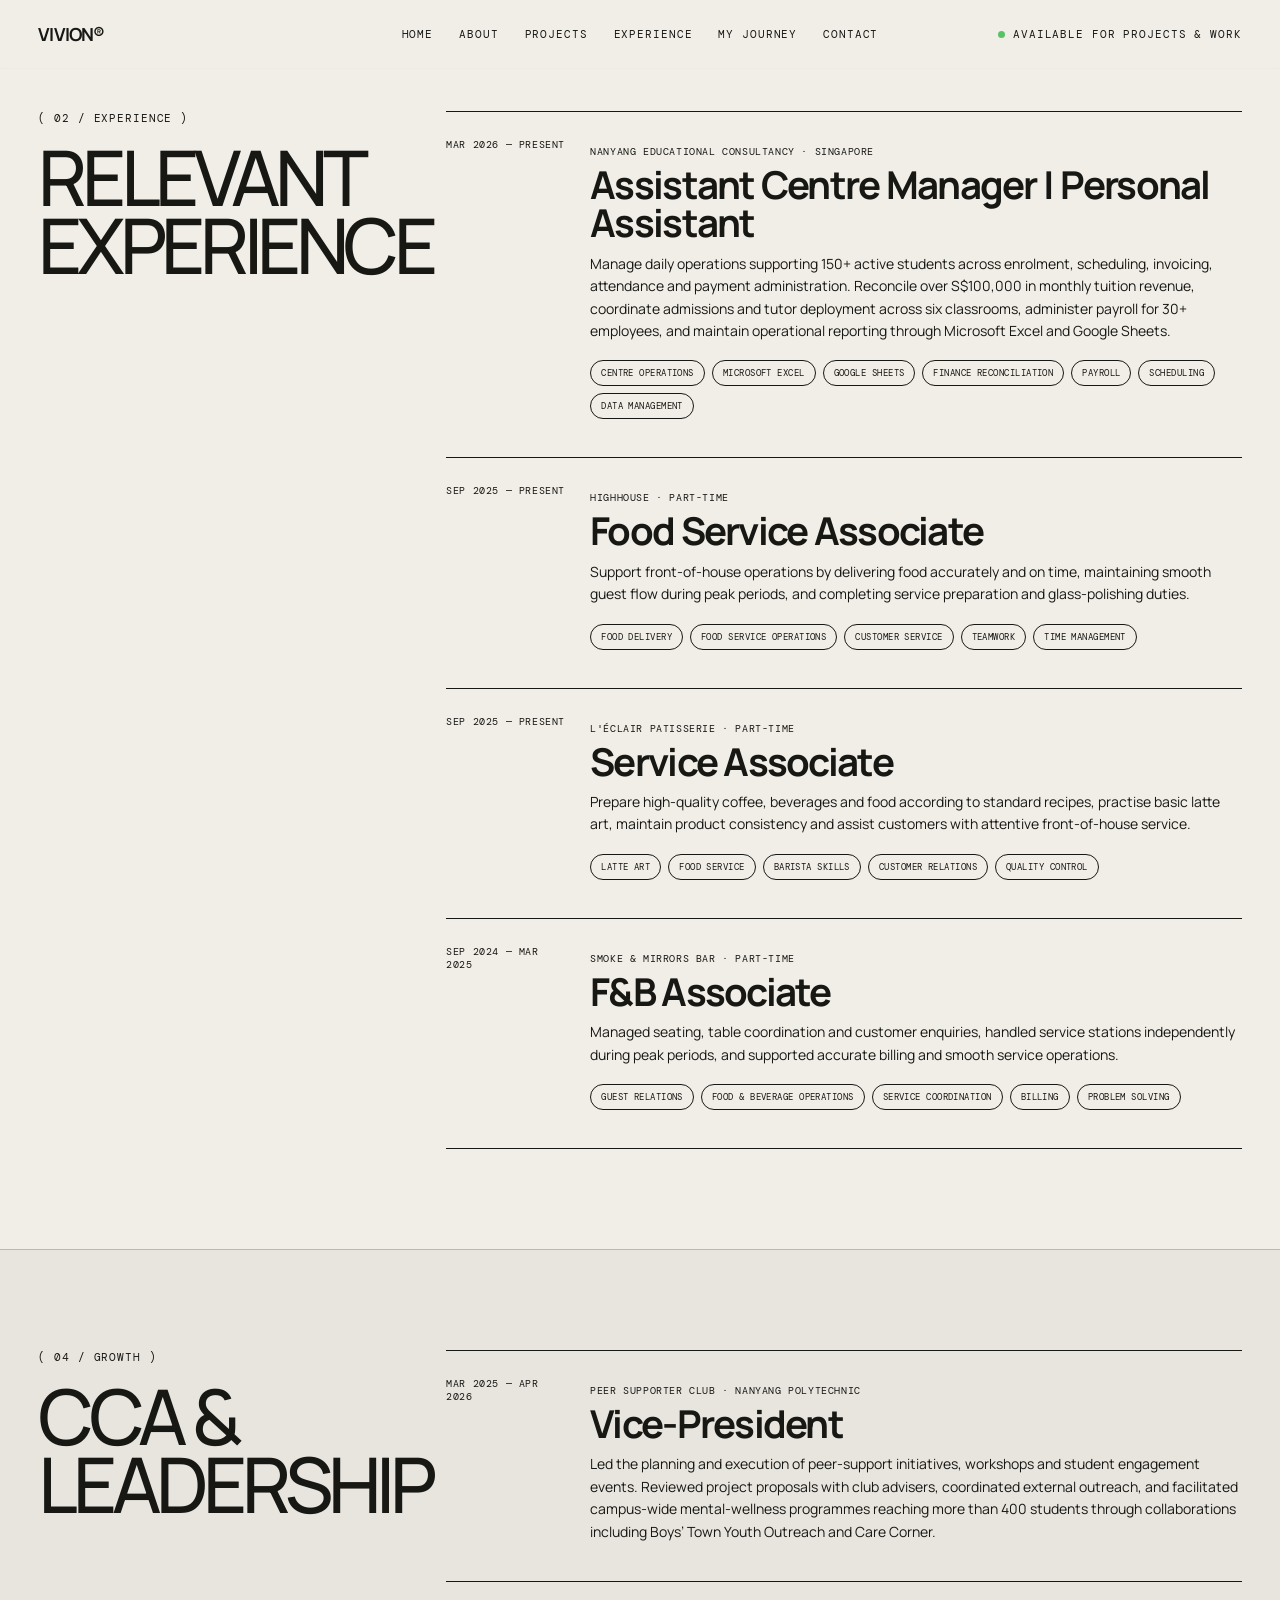
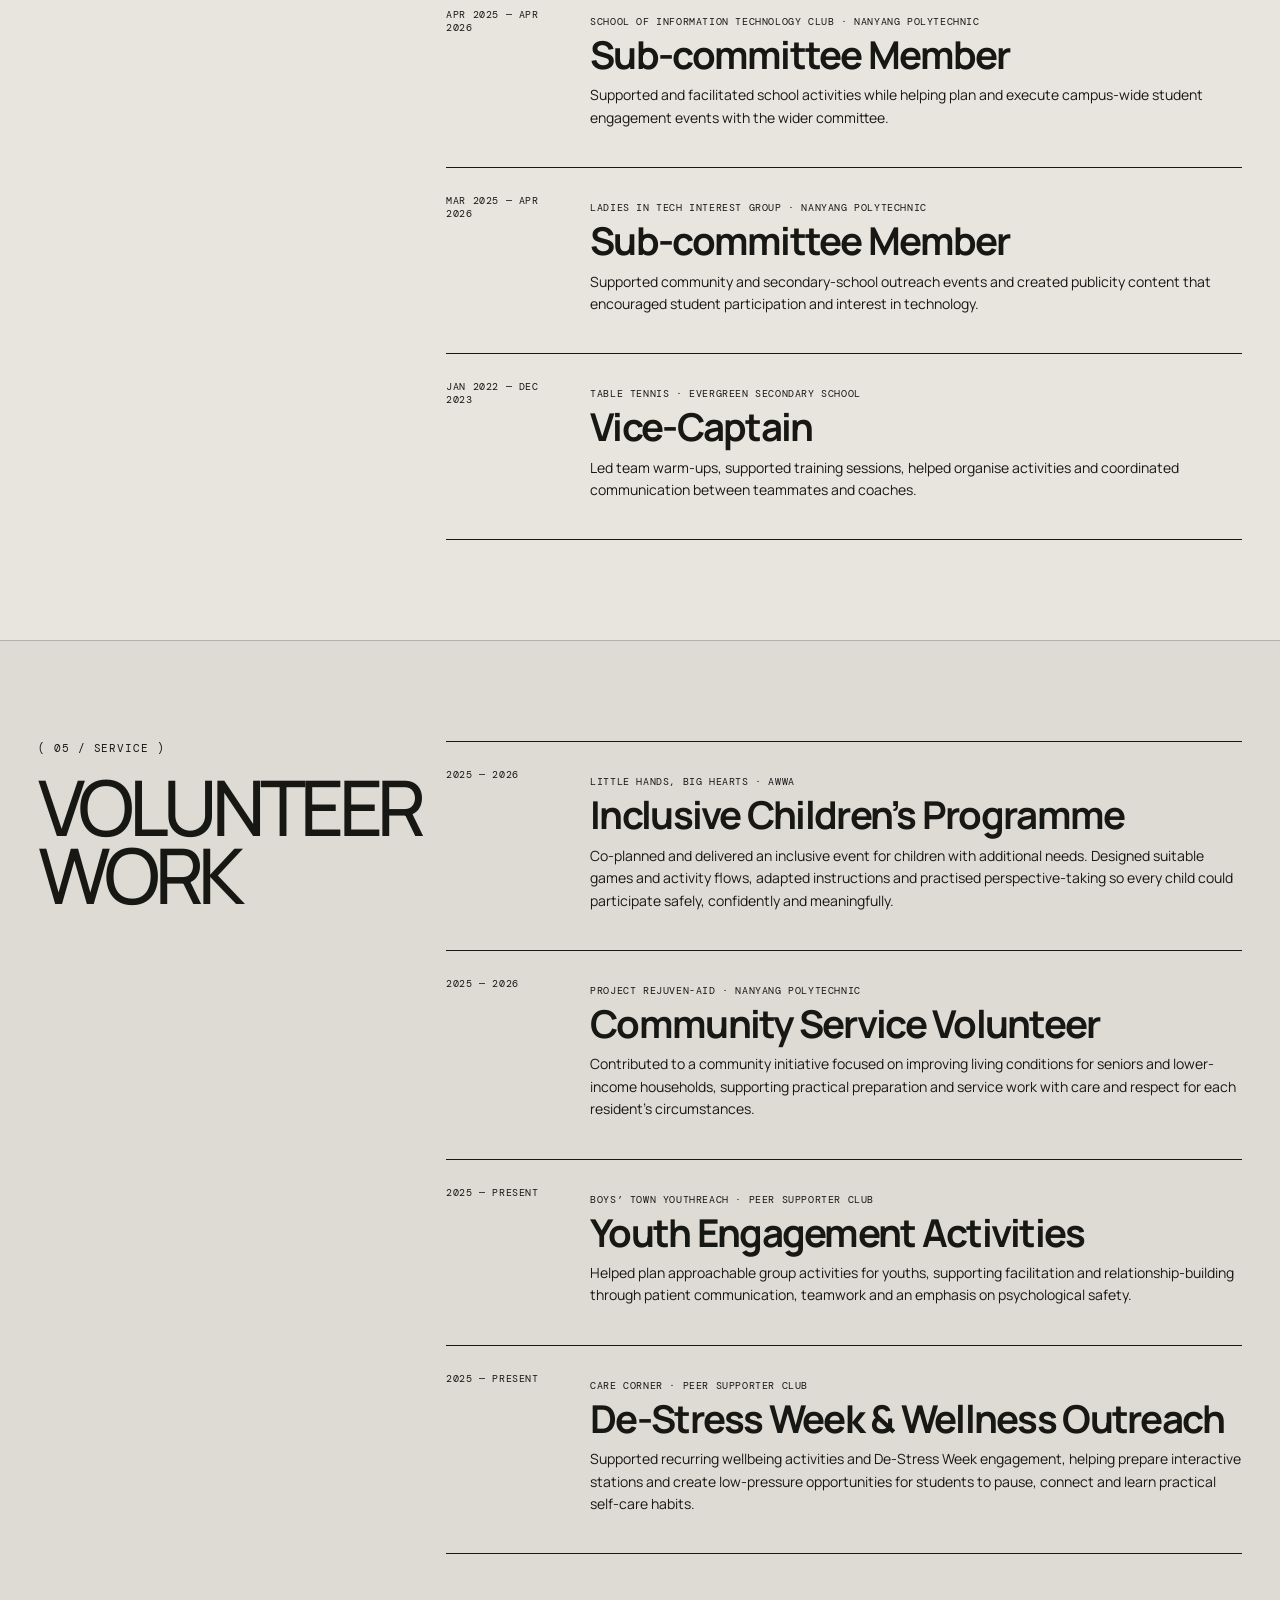
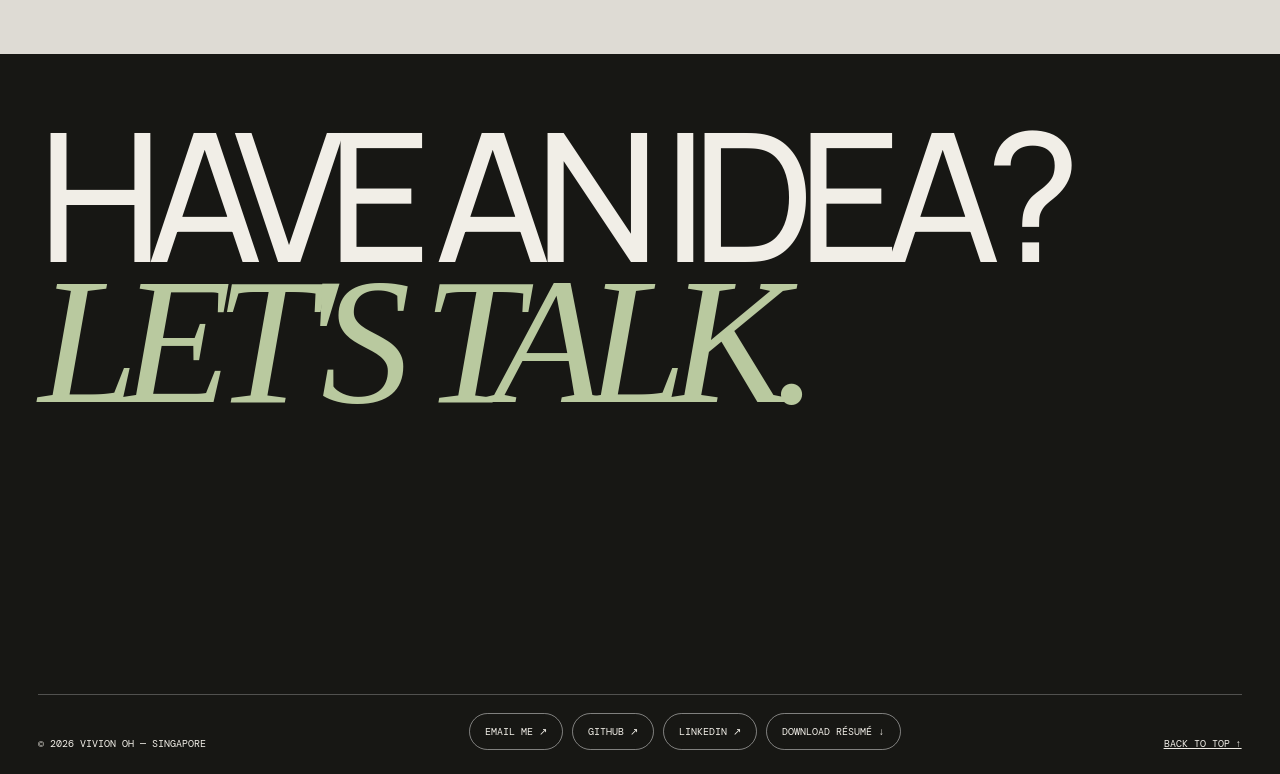
==== experience.html @ fce0202d "f" ====
<!doctype html>
<html lang="en">
<head>
  <meta charset="UTF-8">
  <meta name="viewport" content="width=device-width, initial-scale=1.0">
  <meta name="description" content="Vivion — multidisciplinary digital designer and creative developer.">
  <title>Experience — Vivion</title>
  <style>
    @import url('https://fonts.googleapis.com/css2?family=DM+Mono:wght@300;400;500&family=Manrope:wght@400;500;600;700&display=swap');

    :root {
      --ink: #171714;
      --paper: #f1eee7;
      --acid: #b9c99f;
      --orange: #8a6654;
      --blue: #d8ddd3;
      --line: rgba(23, 23, 20, .22);
    }

    * { box-sizing: border-box; }
    html { scroll-behavior: smooth; }
    body {
      margin: 0;
      color: var(--ink);
      background: var(--paper);
      font-family: Manrope, sans-serif;
      overflow-x: hidden;
    }
    body.experience-page main { padding-top: 68px; }
    body.experience-page .hero, body.experience-page .marquee, body.experience-page .about, body.experience-page .work { display: none; }
    body.experience-page #experience { padding-top: 42px; }

    a, button { color: inherit; }
    ::selection { color: var(--ink); background: var(--acid); }

    .loader {
      position: fixed;
      inset: 0;
      z-index: 99;
      display: grid;
      align-items: end;
      padding: clamp(24px, 5vw, 72px);
      color: var(--paper);
      background: var(--ink);
      transition: transform .9s cubic-bezier(.77,0,.18,1);
    }
    .loader.done { transform: translateY(-101%); }
    .loader-title { max-width: 1400px; font-size: clamp(50px, 11vw, 170px); line-height: .78; letter-spacing: -.085em; text-transform: uppercase; }
    .loader-title em { color: var(--acid); font-family: "Times New Roman", serif; font-weight: 400; text-transform: none; }
    .loader small { position: absolute; top: 32px; right: 40px; font: 12px DM Mono, monospace; }

    nav {
      position: fixed;
      z-index: 80;
      top: 0;
      left: 0;
      width: 100%;
      padding: 22px clamp(20px, 3vw, 44px);
      display: grid;
      grid-template-columns: 1fr auto 1fr;
      align-items: center;
      font: 11px DM Mono, monospace;
      text-transform: uppercase;
      letter-spacing: .08em;
      background: rgba(241,238,231,.88);
      border-bottom: 1px solid transparent;
      backdrop-filter: blur(14px);
      transition: border-color .25s;
    }
    nav.scrolled { border-color: var(--line); }
    .brand { font: 700 18px Manrope, sans-serif; letter-spacing: -.05em; text-decoration: none; }
    .nav-links { display: flex; align-items: center; gap: 26px; }
    .nav-links a { text-decoration: none; }
    .nav-links a::after { content: ""; display: block; width: 0; height: 1px; background: currentColor; transition: width .25s; }
    .nav-links a:hover::after { width: 100%; }
    .availability { justify-self: end; display: flex; align-items: center; gap: 8px; }
    .availability::before { content: ""; width: 7px; height: 7px; background: #58c366; border-radius: 50%; animation: pulse 1.8s infinite; }

    .hero {
      min-height: 100svh;
      padding: clamp(105px, 12vh, 145px) clamp(20px, 3vw, 44px) clamp(28px, 5vh, 50px);
      display: grid;
      grid-template-rows: auto 1fr auto;
      gap: clamp(35px, 6vh, 75px);
      position: relative;
      border-bottom: 1px solid var(--line);
    }
    .eyebrow { font: 11px DM Mono, monospace; text-transform: uppercase; letter-spacing: .08em; }
    .hero-title {
      margin: 0;
      max-width: 1500px;
      font-size: clamp(58px, 10.5vw, 168px);
      font-weight: 500;
      line-height: .8;
      letter-spacing: -.095em;
      text-transform: uppercase;
      align-self: center;
      position: relative;
      z-index: 1;
    }
    .hero-title .line { display: block; overflow: hidden; }
    .hero-title .line span { display: block; transform: translateY(110%); transition: transform 1s cubic-bezier(.16,1,.3,1); }
    .ready .hero-title .line span { transform: translateY(0); }
    .hero-title .line:nth-child(2) span { transition-delay: .12s; padding-left: 12vw; }
    .accent { font-family: "Times New Roman", serif; font-weight: 400; font-style: italic; text-transform: none; color: var(--orange); }
    .hero-bottom { display: grid; grid-template-columns: 1fr 1fr 1fr; align-items: end; gap: 24px; }
    .hero-copy { max-width: 560px; font-size: clamp(14px, 1.25vw, 18px); line-height: 1.55; }
    .scroll { justify-self: center; font: 10px DM Mono, monospace; text-transform: uppercase; }
    .hero-camera {
      position: absolute;
      right: clamp(20px, 5vw, 80px);
      top: clamp(105px, 14vh, 145px);
      width: clamp(260px, 27vw, 440px);
      padding: 14px;
      border: 1px solid var(--ink);
      border-radius: 24px;
      background: var(--ink);
      color: var(--paper);
      z-index: 2;
      transform: rotate(2deg);
    }
    .camera-top { display: flex; justify-content: space-between; align-items: center; padding: 3px 3px 12px; font: 9px DM Mono, monospace; text-transform: uppercase; }
    .camera-dot { width: 8px; height: 8px; border-radius: 50%; background: #d96855; }
    .camera-screen { display: flex; gap: 7px; overflow-x: auto; scroll-snap-type: x mandatory; scrollbar-width: none; border-radius: 14px; }
    .camera-screen::-webkit-scrollbar { display: none; }
    .camera-screen img { flex: 0 0 100%; width: 100%; aspect-ratio: 4/3; object-fit: cover; object-position: top center; scroll-snap-align: start; background: white; }
    .camera-bottom { display: flex; justify-content: space-between; align-items: center; padding: 12px 3px 2px; font: 9px DM Mono, monospace; text-transform: uppercase; }
    .camera-controls { display: flex; gap: 5px; }
    .camera-controls button { width: 24px; height: 24px; border: 1px solid rgba(255,255,255,.5); border-radius: 50%; color: white; background: transparent; font-size: 11px; }

    .marquee { overflow: hidden; padding: 16px 0; background: var(--ink); color: var(--paper); }
    .marquee-track { display: flex; width: max-content; animation: marquee 20s linear infinite; }
    .marquee span { font: 12px DM Mono, monospace; text-transform: uppercase; white-space: nowrap; }
    .marquee i { color: var(--acid); margin: 0 24px; font-style: normal; }

    .work { padding: 90px clamp(20px, 3vw, 44px) 130px; }
    .section-head { display: flex; justify-content: space-between; align-items: end; margin-bottom: 35px; }
    .section-head h2 { margin: 0; font-size: clamp(50px, 8vw, 120px); font-weight: 500; line-height: .85; letter-spacing: -.075em; text-transform: uppercase; }
    .section-head p { font: 11px DM Mono, monospace; text-transform: uppercase; }
    .project {
      display: grid;
      grid-template-columns: 60px 1fr auto;
      gap: 24px;
      align-items: center;
      padding: 22px 0;
      border-top: 1px solid var(--ink);
      text-decoration: none;
      position: relative;
    }
    .project:last-child { border-bottom: 1px solid var(--ink); }
    .project-num, .project-meta { font: 10px DM Mono, monospace; text-transform: uppercase; }
    .project-main { min-width: 0; }
    .project h3 { margin: 0; font-size: clamp(34px, 5.5vw, 82px); font-weight: 500; letter-spacing: -.065em; line-height: .95; transition: transform .35s; }
    .project:hover h3 { transform: translateX(18px); }
    .project-copy { max-width: 760px; margin: 14px 0 0; font-size: 13px; line-height: 1.55; letter-spacing: 0; }
    .project-skills { display: flex; flex-wrap: wrap; gap: 6px; margin-top: 14px; }
    .project-skills span { padding: 5px 9px; border: 1px solid var(--ink); border-radius: 999px; font: 8px DM Mono, monospace; text-transform: uppercase; letter-spacing: .04em; }
    .project-preview {
      position: fixed;
      z-index: 20;
      width: 300px;
      height: 210px;
      pointer-events: none;
      opacity: 0;
      transform: translate(-50%,-50%) scale(.8) rotate(-4deg);
      transition: opacity .2s, transform .35s;
      border: 8px solid var(--paper);
      box-shadow: 0 20px 50px rgba(0,0,0,.2);
      overflow: hidden;
    }
    .project-preview.show { opacity: 1; transform: translate(-50%,-50%) scale(1) rotate(-2deg); }
    .preview-art { width: 100%; height: 100%; position: relative; background: var(--acid); }
    .preview-art::before { content: ""; position: absolute; inset: 15%; border-radius: 50%; background: var(--orange); box-shadow: 55px 25px 0 var(--blue), -45px 40px 0 var(--ink); }
    .preview-art.has-image { background: #e8f3e9; }
    .preview-art.has-image::before { display: none; }
    .preview-art img { width: 100%; height: 100%; display: block; object-fit: cover; object-position: top center; }
    .project:nth-of-type(2) .preview-art { background: var(--blue); filter: hue-rotate(30deg); }
    .project:nth-of-type(3) .preview-art { background: var(--orange); filter: hue-rotate(90deg); }

    .project-cards { display: grid; gap: 28px; }
    .case-card { padding: clamp(24px, 4vw, 58px); border: 1px solid var(--ink); border-radius: 28px; background: rgba(255,255,255,.34); overflow: hidden; }
    .case-top { display: grid; grid-template-columns: minmax(0,1.6fr) minmax(230px,.7fr); gap: 5vw; align-items: start; }
    .case-card h3 { margin: 0; font-size: clamp(38px, 5.6vw, 82px); line-height: .9; letter-spacing: -.065em; }
    .case-award { display: block; max-width: 900px; margin-bottom: 30px; padding: 0 0 18px; border-bottom: 1px solid var(--ink); color: #536743; font: 600 clamp(18px, 2.3vw, 34px) Manrope, sans-serif; line-height: 1.05; text-transform: uppercase; letter-spacing: -.035em; }
    .case-role { display: block; margin-top: 22px; font: 500 11px DM Mono, monospace; text-transform: uppercase; letter-spacing: .07em; }
    .case-date { justify-self: end; font: 10px DM Mono, monospace; text-transform: uppercase; }
    .case-summary { max-width: 1050px; margin: 30px 0 0; font-size: clamp(16px, 1.5vw, 21px); line-height: 1.55; }
    .case-tags { display: flex; flex-wrap: wrap; gap: 8px; margin-top: 25px; }
    .case-tags span { padding: 8px 12px; border: 1px solid var(--ink); border-radius: 999px; font: 9px DM Mono, monospace; text-transform: uppercase; }
    .case-details { display: grid; grid-template-columns: 1fr 1fr; gap: clamp(28px, 5vw, 80px); margin-top: 42px; padding-top: 32px; border-top: 1px solid var(--ink); }
    .case-details h4 { margin: 0 0 16px; font-size: 21px; letter-spacing: -.03em; }
    .case-details ul { margin: 0; padding-left: 19px; }
    .case-details li { margin: 0 0 9px; font-size: 14px; line-height: 1.55; }
    .case-media { margin-top: 40px; display: grid; grid-template-columns: 1.7fr .8fr; gap: 12px; }
    .case-media img { width: 100%; height: clamp(230px, 37vw, 560px); display: block; border: 1px solid var(--ink); border-radius: 18px; object-fit: cover; object-position: top center; background: white; }
    .case-media .media-note { border-radius: 18px; padding: 25px; background: var(--ink); color: var(--paper); display: flex; flex-direction: column; justify-content: space-between; }
    .media-note span { font: 9px DM Mono, monospace; text-transform: uppercase; }
    .media-note strong { font-size: clamp(27px, 3vw, 46px); line-height: .95; letter-spacing: -.05em; }
    .case-card.echo, .case-card.legacy, .case-card.dance { background: #e8e5de; }
    .case-card.compact .case-media { grid-template-columns: 1fr; }
    .visual-panel { min-height: 260px; border-radius: 18px; border: 1px solid var(--ink); display: grid; place-items: center; background: var(--paper); position: relative; overflow: hidden; }
    .visual-panel::before { content: ""; width: 170px; aspect-ratio: 1; border-radius: 50%; background: var(--accent-color, var(--orange)); box-shadow: 80px 20px 0 var(--blue), -80px 35px 0 var(--acid); }
    .visual-panel span { position: absolute; font: 10px DM Mono, monospace; text-transform: uppercase; }
    .image-gallery { margin-top: 40px; display: grid; grid-template-columns: repeat(3, minmax(0,1fr)); gap: 12px; }
    .gallery-item { aspect-ratio: 16 / 9; min-height: 190px; position: relative; overflow: hidden; border: 1px solid var(--ink); border-radius: 15px; background: #f8f7f2; }
    .gallery-item:first-child { grid-column: span 2; grid-row: span 2; aspect-ratio: auto; }
    .gallery-item img { width: 100%; height: 100%; min-height: 0; display: block; object-fit: cover; object-position: top center; transition: transform .4s; }
    .gallery-item.contain img { object-fit: contain; object-position: center; }
    .gallery-item:hover img { transform: scale(1.025); }
    .gallery-item::after { content: "View ↗"; position: absolute; right: 10px; bottom: 10px; padding: 6px 8px; border-radius: 999px; color: var(--paper); background: rgba(23,23,20,.85); font: 8px DM Mono, monospace; text-transform: uppercase; }
    .image-gallery.collapsed .gallery-item:nth-child(n+6) { display: none; }
    .gallery-more { aspect-ratio: 16 / 9; min-height: 190px; border: 1px solid var(--ink); border-radius: 15px; color: var(--paper); background: var(--ink); font: 500 clamp(28px, 4vw, 58px) Manrope, sans-serif; letter-spacing: -.05em; }
    .gallery-more small { display: block; margin-top: 6px; font: 8px DM Mono, monospace; text-transform: uppercase; letter-spacing: .08em; }
    .lightbox { position: fixed; inset: 0; z-index: 200; display: none; grid-template-columns: minmax(0,2fr) minmax(270px,.7fr); gap: 30px; align-items: center; padding: 50px 80px; background: rgba(16,16,14,.97); }
    .lightbox.open { display: grid; }
    .lightbox img { max-width: 100%; max-height: 88vh; object-fit: contain; justify-self: center; }
    .lightbox-info { color: var(--paper); padding: 26px; border-left: 1px solid rgba(255,255,255,.25); }
    .lightbox-info span { font: 9px DM Mono, monospace; text-transform: uppercase; letter-spacing: .08em; color: var(--acid); }
    .lightbox-info h3 { margin: 12px 0 16px; font-size: clamp(26px, 3vw, 46px); line-height: .95; letter-spacing: -.05em; }
    .lightbox-info p { margin: 0; font-size: 14px; line-height: 1.65; color: rgba(241,238,231,.76); }
    .lightbox button { position: absolute; border: 1px solid rgba(255,255,255,.5); border-radius: 999px; color: white; background: rgba(0,0,0,.35); font: 11px DM Mono, monospace; }
    .lightbox-close { top: 20px; right: 20px; padding: 10px 14px; }
    .lightbox-prev, .lightbox-next { top: 50%; width: 44px; height: 44px; }
    .lightbox-prev { left: 20px; }
    .lightbox-next { right: 20px; }

    .experience-section { padding: 100px clamp(20px, 3vw, 44px); border-top: 1px solid var(--line); }
    .experience-section.alt { background: #e8e5de; }
    .experience-section.orange { background: #dedbd4; }
    .experience-grid { display: grid; grid-template-columns: minmax(220px, .8fr) 2fr; gap: 7vw; }
    .section-label { margin: 0; font: 11px DM Mono, monospace; text-transform: uppercase; letter-spacing: .08em; }
    .section-label strong { display: block; margin-top: 18px; font: 500 clamp(42px, 6vw, 90px) Manrope, sans-serif; line-height: .88; letter-spacing: -.07em; text-transform: uppercase; }
    .entries { border-top: 1px solid var(--ink); }
    .entry, .entry.no-logo { display: grid; grid-template-columns: 120px 1fr; gap: 24px; padding: 26px 0 38px; border-bottom: 1px solid var(--ink); }
    .entry[id] { scroll-margin-top: 88px; }
    .entry-group { padding: 30px 0 18px; border-bottom: 1px solid var(--ink); }
    .entry-group-title { margin: 0 0 14px 204px; font: 600 11px DM Mono, monospace; text-transform: uppercase; letter-spacing: .07em; }
    .role-timeline { position: relative; }
    .role-timeline::before { content: ""; position: absolute; top: 32px; bottom: 45px; left: 180px; width: 2px; background: var(--ink); }
    .role-timeline .entry { position: relative; grid-template-columns: 120px 1fr; column-gap: 36px; border-bottom: 0; padding: 24px 0 34px 48px; }
    .role-timeline .entry::before { content: ""; position: absolute; top: 29px; left: 172px; width: 14px; height: 14px; border: 2px solid var(--ink); border-radius: 50%; background: #e8e5de; z-index: 1; }
    .role-timeline .entry:first-child::before { background: var(--ink); box-shadow: inset 0 0 0 3px #e8e5de; }
    .role-timeline .entry + .entry { padding-top: 34px; }
    .role-timeline .entry + .entry::before { top: 39px; }
    .role-timeline .entry h3 { margin-top: 0; }
    .entry-date, .entry-kicker { font: 10px DM Mono, monospace; text-transform: uppercase; letter-spacing: .06em; }
    .entry h3 { margin: 6px 0 10px; font-size: clamp(25px, 3vw, 44px); line-height: 1; letter-spacing: -.045em; }
    .entry p { max-width: 690px; margin: 0; font-size: 14px; line-height: 1.6; }
    .entry-skills { display: flex; flex-wrap: wrap; gap: 7px; margin-top: 18px; }
    .entry-skills span { padding: 6px 10px; border: 1px solid var(--ink); border-radius: 999px; font: 9px DM Mono, monospace; text-transform: uppercase; letter-spacing: .05em; }
    .placeholder { opacity: .58; }

    .about {
      min-height: 95vh;
      padding: 110px clamp(20px, 3vw, 44px);
      background: #dedbd4;
      display: grid;
      grid-template-columns: 1fr 2.2fr;
      gap: 6vw;
    }
    .about h2 { margin: 0; font: 11px DM Mono, monospace; text-transform: uppercase; }
    .about-copy { margin: 0; font-size: clamp(38px, 5.7vw, 88px); line-height: .98; letter-spacing: -.065em; }
    .about-copy em { font-family: "Times New Roman", serif; font-weight: 400; color: #536743; }
    .skills { grid-column: 2; display: flex; flex-wrap: wrap; gap: 8px; align-self: end; margin-top: 80px; }
    .skills span { border: 1px solid var(--ink); border-radius: 999px; padding: 10px 15px; font: 10px DM Mono, monospace; text-transform: uppercase; }

    footer { min-height: 80vh; padding: 70px clamp(20px, 3vw, 44px) 24px; background: var(--ink); color: var(--paper); display: flex; flex-direction: column; justify-content: space-between; }
    footer h2 { margin: 0; font-size: clamp(70px, 14vw, 210px); font-weight: 500; line-height: .78; letter-spacing: -.09em; text-transform: uppercase; }
    footer h2 em { color: var(--acid); font-family: "Times New Roman", serif; font-weight: 400; }
    .footer-row { display: flex; justify-content: space-between; gap: 24px; align-items: end; border-top: 1px solid rgba(255,255,255,.25); padding-top: 18px; font: 10px DM Mono, monospace; text-transform: uppercase; }
    .socials { display: flex; flex-wrap: wrap; gap: 9px; }
    .socials a { padding: 11px 15px; border: 1px solid rgba(255,255,255,.45); border-radius: 999px; text-decoration: none; transition: background .2s, color .2s; }
    .socials a:hover { color: var(--ink); background: var(--acid); }

    [data-reveal] { opacity: 0; transform: translateY(45px); transition: opacity .8s, transform .8s cubic-bezier(.16,1,.3,1); }
    [data-reveal].visible { opacity: 1; transform: none; }
    @keyframes marquee { to { transform: translateX(-50%); } }
    @keyframes float { 50% { transform: translateY(10px) rotate(5deg); } }
    @keyframes pulse { 50% { box-shadow: 0 0 0 6px rgba(88,195,102,0); } }

    @media (max-width: 720px) {
      body.experience-page #experience { padding-top: 30px; }
      nav { grid-template-columns: 1fr auto; }
      .nav-links { display: flex; gap: 13px; max-width: 66vw; overflow-x: auto; scrollbar-width: none; }
      .nav-links::-webkit-scrollbar { display: none; }
      .availability { display: none; }
      .hero { min-height: auto; padding-top: 105px; gap: 44px; }
      .hero-title { font-size: clamp(52px, 17.5vw, 92px); line-height: .82; padding-top: 75px; }
      .hero-title .line:nth-child(2) span { padding-left: 0; }
      .hero-bottom { grid-template-columns: 1fr; gap: 20px; }
      .hero-bottom .eyebrow { justify-self: start !important; }
      .scroll { justify-self: start; }
      .hero-camera { position: relative; inset: auto; width: 100%; max-width: 390px; justify-self: end; margin-top: -18px; transform: rotate(1deg); }
      .hero-title { padding-top: 0; }
      .project { grid-template-columns: 34px 1fr; }
      .project-meta { display: none; }
      .project-preview { display: none; }
      .case-top, .case-details, .case-media { grid-template-columns: 1fr; }
      .image-gallery { grid-template-columns: 1fr 1fr; }
      .gallery-item:first-child { grid-column: span 2; grid-row: auto; aspect-ratio: 16 / 9; }
      .lightbox { grid-template-columns: 1fr; padding: 65px 15px 20px; overflow-y: auto; }
      .lightbox-info { border-left: 0; border-top: 1px solid rgba(255,255,255,.25); padding: 22px 5px; }
      .case-date { justify-self: start; }
      .case-media .media-note { min-height: 210px; }
      .experience-grid { grid-template-columns: 1fr; }
      .entry, .entry.no-logo { grid-template-columns: 1fr; gap: 10px; }
      .entry-group-title { margin-left: 28px; }
      .role-timeline::before { left: 5px; top: 24px; bottom: 35px; }
      .role-timeline .entry { grid-template-columns: 1fr; padding: 18px 0 26px 28px; }
      .role-timeline .entry::before, .role-timeline .entry + .entry::before { left: 0; top: 23px; }
      .about { grid-template-columns: 1fr; }
      .about-copy, .skills { grid-column: 1; }
      footer { min-height: 70vh; }
      .footer-row { align-items: start; flex-direction: column; }
    }

    @media (min-width: 721px) and (max-height: 760px) {
      .hero { gap: 24px; padding-top: 100px; padding-bottom: 24px; }
      .hero-title { font-size: min(9.5vw, 130px); }
      .hero-camera { top: 90px; width: 250px; }
    }
  </style>
</head>
<body class="experience-page">
  <div class="loader"><small>BUILDING YOUR STORY / <b>0</b>%</small><div class="loader-title">Vivion's<br><em>digital portfolio.</em></div></div>

  <nav>
    <a class="brand" href="index.html">VIVION®</a>
    <div class="nav-links"><a href="index.html">Home</a><a href="index.html#about">About</a><a href="projects.html">Projects</a><a href="#experience">Experience</a><a href="#leadership">My Journey</a><a href="#contact">Contact</a></div>
    <div class="availability">Available for projects & work</div>
  </nav>

  <main>
    <section class="hero">
      <h1 class="hero-title">
        <span class="line"><span>Welcome to</span></span>
        <span class="line"><span><i class="accent">Vivion's</i> world.</span></span>
      </h1>
      <div class="hero-camera" aria-label="Scrollable project preview camera">
        <div class="camera-top"><span>Vivion / Selected frames</span><i class="camera-dot"></i></div>
        <div class="camera-screen">
          <img src="assets/echosync-gallery/screen-01.png" alt="EchoSync dashboard preview">
          <img src="assets/legacy-garden.png" alt="Legacy Garden preview">
          <img src="assets/echosync-gallery/screen-06.png" alt="EchoSync mobile responder preview">
        </div>
        <div class="camera-bottom"><span>Swipe / scroll</span><div class="camera-controls"><button type="button" data-camera="-1" aria-label="Previous image">←</button><button type="button" data-camera="1" aria-label="Next image">→</button></div></div>
      </div>
      <div class="hero-bottom">
        <p class="hero-copy">I bridge business, technology and people—building practical digital products, supporting fast-moving operations and leading community initiatives with empathy.</p>
        <span class="scroll">Scroll to explore ↓</span>
        <span class="eyebrow" style="justify-self:end">Based in Singapore / GMT+8</span>
      </div>
    </section>

    <div class="marquee" aria-hidden="true"><div class="marquee-track">
      <span>Python <i>✦</i> C# <i>✦</i> HTML <i>✦</i> CSS <i>✦</i> JavaScript <i>✦</i> Power BI <i>✦</i> Microsoft Excel <i>✦</i> Google Workspace <i>✦</i> Microsoft 365 <i>✦</i> Flask <i>✦</i> Figma <i>✦</i>&nbsp;</span>
      <span>Python <i>✦</i> C# <i>✦</i> HTML <i>✦</i> CSS <i>✦</i> JavaScript <i>✦</i> Power BI <i>✦</i> Microsoft Excel <i>✦</i> Google Workspace <i>✦</i> Microsoft 365 <i>✦</i> Flask <i>✦</i> Figma <i>✦</i>&nbsp;</span>
    </div></div>

    <section class="about" id="about">
      <h2 data-reveal>( 01 / About me )</h2>
      <p class="about-copy" data-reveal>I’m Vivion, a Business & Financial Technology student who enjoys <em>building useful, human-centred digital experiences.</em></p>
      <div class="skills" data-reveal><span>Python</span><span>C#</span><span>Flask</span><span>HTML / CSS</span><span>JavaScript</span><span>Power BI</span><span>Figma</span><span>UI / UX</span><span>Microsoft Excel</span><span>Google Workspace</span><span>Microsoft 365</span><span>Leadership</span><span>Communication</span></div>
    </section>

    <section class="experience-section" id="experience">
      <div class="experience-grid">
        <h2 class="section-label" data-reveal>( 02 / Experience )<strong>Relevant<br>experience</strong></h2>
        <div class="entries" data-reveal>
          <article class="entry" id="nanyang"><span class="entry-date">Mar 2026 — Present</span><div><span class="entry-kicker">Nanyang Educational Consultancy · Singapore</span><h3>Assistant Centre Manager | Personal Assistant</h3><p>Manage daily operations supporting 150+ active students across enrolment, scheduling, invoicing, attendance and payment administration. Reconcile over S$100,000 in monthly tuition revenue, coordinate admissions and tutor deployment across six classrooms, administer payroll for 30+ employees, and maintain operational reporting through Microsoft Excel and Google Sheets.</p><div class="entry-skills"><span>Centre Operations</span><span>Microsoft Excel</span><span>Google Sheets</span><span>Finance Reconciliation</span><span>Payroll</span><span>Scheduling</span><span>Data Management</span></div></div></article>
          <article class="entry" id="highhouse"><span class="entry-date">Sep 2025 — Present</span><div><span class="entry-kicker">HighHouse · Part-time</span><h3>Food Service Associate</h3><p>Support front-of-house operations by delivering food accurately and on time, maintaining smooth guest flow during peak periods, and completing service preparation and glass-polishing duties.</p><div class="entry-skills"><span>Food delivery</span><span>Food service operations</span><span>Customer service</span><span>Teamwork</span><span>Time management</span></div></div></article>
          <article class="entry" id="leclair"><span class="entry-date">Sep 2025 — Present</span><div><span class="entry-kicker">L'éclair Patisserie · Part-time</span><h3>Service Associate</h3><p>Prepare high-quality coffee, beverages and food according to standard recipes, practise basic latte art, maintain product consistency and assist customers with attentive front-of-house service.</p><div class="entry-skills"><span>Latte art</span><span>Food service</span><span>Barista skills</span><span>Customer relations</span><span>Quality control</span></div></div></article>
          <article class="entry"><span class="entry-date">Sep 2024 — Mar 2025</span><div><span class="entry-kicker">Smoke & Mirrors Bar · Part-time</span><h3>F&amp;B Associate</h3><p>Managed seating, table coordination and customer enquiries, handled service stations independently during peak periods, and supported accurate billing and smooth service operations.</p><div class="entry-skills"><span>Guest relations</span><span>Food & beverage operations</span><span>Service coordination</span><span>Billing</span><span>Problem solving</span></div></div></article>
        </div>
      </div>
    </section>

    <section class="work" id="work">
      <div class="section-head" data-reveal><h2>Relevant<br>projects</h2><p>( 03 / Projects ) · 2024—2026</p></div>
      <div class="project-cards">
        <article class="case-card echo" data-reveal>
          <div class="case-top"><div><span class="case-award">SCDF × Dell Lifesavers’ Innovation Challenge 2026 · Top 5 Finalist</span><h3>EchoSync</h3><span class="case-role">Project Lead | Business Analysis | Digital Marketing | Front-end Development</span></div><span class="case-date">Mar 2026 — Jul 2026</span></div>
          <p class="case-summary">An AI-assisted pre-arrival intelligence and first-response ecosystem designed to detect unwitnessed home emergencies for seniors living alone. EchoSync uses privacy-first ambient sensors, Edge AI and voice check-ins to assess distress before routing alerts to caregivers or responders.</p>
          <div class="case-tags"><span>Artificial Intelligence</span><span>IoT</span><span>Edge AI</span><span>Raspberry Pi</span><span>Sensor Fusion</span><span>Voice Recognition</span><span>Dashboard Integration</span></div>
          <div class="case-details"><div><h4>Project Highlights</h4><ul><li>Top 5 Finalist out of 81 teams from 17 institutions in the SCDF and Dell Lifesavers’ Innovation Challenge 2026.</li><li>Built a privacy-first flow without CCTV or facial recognition.</li><li>Combined sound, motion, distance and load signals with explainable risk scoring.</li><li>Created caregiver verification, SCDF dashboard and myResponder-style escalation flows.</li></ul></div><div><h4>My Role & Contributions</h4><ul><li>Supported software development, sensor logic and alert-flow architecture.</li><li>Conducted Raspberry Pi hardware testing and multi-sensor calibration.</li><li>Integrated dashboard alerts and prepared the OpenShift competition demo.</li><li>Contributed to UI design, pitch preparation and the Grand Finale presentation.</li></ul></div></div>
          <div class="image-gallery collapsed" aria-label="EchoSync project gallery">
            <a class="gallery-item" href="assets/echosync-gallery/screen-01.png" data-title="Triage Operations Dashboard" data-description="A central operations view that helps dispatchers understand active incidents, urgency, location and responder activity without searching across multiple systems."><img src="assets/echosync-gallery/screen-01.png" alt="EchoSync triage operations dashboard"></a>
            <a class="gallery-item contain" href="assets/echosync.png" data-title="Emergency Detection Flow" data-description="The end-to-end EchoSync journey: ambient sensing detects a possible fall, a multilingual voice check-in verifies the resident’s condition, and urgent cases are escalated for human response."><img src="assets/echosync.png" alt="EchoSync fall detection, voice check-in and escalation process"></a>
            <a class="gallery-item" href="assets/echosync-gallery/screen-02.png" data-title="Incident Intelligence" data-description="An incident-focused screen combines sensor evidence, confidence level and location context so a human operator can make a faster, better-informed decision."><img src="assets/echosync-gallery/screen-02.png" alt="EchoSync incident intelligence screen"></a>
            <a class="gallery-item" href="assets/echosync-gallery/screen-03.png" data-title="Caregiver Verification" data-description="Lower and medium-risk alerts can be verified by a caregiver first, reducing unnecessary escalation while keeping urgent cases moving quickly toward responders."><img src="assets/echosync-gallery/screen-03.png" alt="EchoSync caregiver verification screen"></a>
            <a class="gallery-item" href="assets/echosync-gallery/screen-04.png"><img src="assets/echosync-gallery/screen-04.png" alt="EchoSync prototype screen 4"></a>
            <a class="gallery-item" href="assets/echosync-gallery/screen-05.png"><img src="assets/echosync-gallery/screen-05.png" alt="EchoSync prototype screen 5"></a>
            <a class="gallery-item" href="assets/echosync-gallery/screen-06.png"><img src="assets/echosync-gallery/screen-06.png" alt="EchoSync prototype screen 6"></a>
            <a class="gallery-item" href="assets/echosync-gallery/screen-07.png"><img src="assets/echosync-gallery/screen-07.png" alt="EchoSync prototype screen 7"></a>
            <a class="gallery-item" href="assets/echosync-gallery/screen-08.png"><img src="assets/echosync-gallery/screen-08.png" alt="EchoSync prototype screen 8"></a>
            <a class="gallery-item" href="assets/echosync-gallery/screen-09.png"><img src="assets/echosync-gallery/screen-09.png" alt="EchoSync prototype screen 9"></a>
            <a class="gallery-item" href="assets/echosync-gallery/screen-10.png"><img src="assets/echosync-gallery/screen-10.png" alt="EchoSync prototype screen 10"></a>
            <a class="gallery-item" href="assets/echosync-gallery/screen-11.png"><img src="assets/echosync-gallery/screen-11.png" alt="EchoSync prototype screen 11"></a>
            <a class="gallery-item" href="assets/echosync-gallery/screen-12.png"><img src="assets/echosync-gallery/screen-12.png" alt="EchoSync prototype screen 12"></a>
            <a class="gallery-item" href="assets/echosync-gallery/screen-13.png"><img src="assets/echosync-gallery/screen-13.png" alt="EchoSync prototype screen 13"></a>
            <a class="gallery-item" href="assets/echosync-gallery/screen-14.png"><img src="assets/echosync-gallery/screen-14.png" alt="EchoSync prototype screen 14"></a>
            <a class="gallery-item" href="assets/echosync-gallery/screen-15.png"><img src="assets/echosync-gallery/screen-15.png" alt="EchoSync prototype screen 15"></a>
            <a class="gallery-item" href="assets/echosync-gallery/screen-16.png"><img src="assets/echosync-gallery/screen-16.png" alt="EchoSync prototype screen 16"></a>
            <a class="gallery-item" href="assets/echosync-gallery/screen-17.png"><img src="assets/echosync-gallery/screen-17.png" alt="EchoSync prototype screen 17"></a>
            <button class="gallery-more" type="button" data-gallery-more data-count="+13">+13<small>View all prototype screens</small></button>
          </div>
        </article>

        <article class="case-card legacy" data-reveal>
          <div class="case-top"><div><span class="case-award">Dell Innovate Dash 2026 · Finalist</span><h3>Legacy Garden</h3><span class="case-role">Project Lead · Full-Stack Developer</span></div><span class="case-date">Oct 2025 — Feb 2026</span></div>
          <p class="case-summary">A reflective digital-storytelling platform connecting seniors and youths. Structured story creation, community discovery, moderation and a gamified garden progression system encourage safe, meaningful interaction and sustained participation.</p>
          <div class="case-tags"><span>HTML</span><span>CSS</span><span>JavaScript</span><span>Python</span><span>Flask</span><span>Jinja2</span><span>Content Moderation</span><span>Speech Recognition</span></div>
          <div class="case-details"><div><h4>Project Highlights</h4><ul><li>Developed story creation, drafts, community discovery and messaging features.</li><li>Connected user activity to a reward-based garden progression system.</li><li>Integrated validation and content moderation for safer user-generated content.</li><li>Designed an accessible experience for users across different age groups.</li></ul></div><div><h4>My Role & Contributions</h4><ul><li>Led full-stack development of story creation and management workflows.</li><li>Implemented database-backed CRUD operations and validation logic.</li><li>Built engagement logic connecting stories to garden rewards.</li><li>Contributed to UX structure, documentation and product narrative.</li></ul></div></div>
          <div class="image-gallery collapsed" aria-label="Legacy Garden project gallery">
            <a class="gallery-item" href="assets/legacy-garden.png" data-title="Community Story Discovery" data-description="The central community feed helps seniors and youths discover stories by topic, search content and engage through comments and reactions in a calm, accessible interface."><img src="assets/legacy-garden.png" alt="Legacy Garden community storytelling interface"></a>
            <a class="gallery-item" href="assets/legacy-gallery/screen-01.jpg" data-title="Growing Together" data-description="The public landing page introduces the intergenerational purpose, explains the three-step participation model and uses clear calls to action suitable for both senior and youth audiences."><img src="assets/legacy-gallery/screen-01.jpg" alt="Legacy Garden public landing page"></a>
            <a class="gallery-item" href="assets/legacy-gallery/screen-02.jpg" data-title="Accessible Account Creation" data-description="Registration supports different profile types and regions while keeping optional contact details flexible—important for users with different comfort levels and digital experience."><img src="assets/legacy-gallery/screen-02.jpg" alt="Legacy Garden account registration"></a>
            <a class="gallery-item" href="assets/legacy-gallery/screen-03.jpg" data-title="Flexible Sign-In" data-description="Users can sign in with a conventional account or Google. The restrained form layout reduces friction and keeps authentication familiar for less confident digital users."><img src="assets/legacy-gallery/screen-03.jpg" alt="Legacy Garden login screen"></a>
            <a class="gallery-item" href="assets/legacy-gallery/screen-04.jpg" data-title="Guided Help & FAQ" data-description="Plain-language answers explain rewards, activities, community trees, privacy and partner participation so users can learn independently without feeling overwhelmed."><img src="assets/legacy-gallery/screen-04.jpg" alt="Legacy Garden frequently asked questions"></a>
            <a class="gallery-item" href="assets/legacy-gallery/screen-05.jpg" data-title="Mission & Accessibility" data-description="The About page explains why the platform matters and documents accessibility choices such as large text, simple navigation, friendly icons and low-complexity controls."><img src="assets/legacy-gallery/screen-05.jpg" alt="Legacy Garden about and accessibility page"></a>
            <a class="gallery-item" href="assets/legacy-gallery/screen-06.jpg"><img src="assets/legacy-gallery/screen-06.jpg" alt="Legacy Garden community story feed"></a>
            <a class="gallery-item" href="assets/legacy-gallery/screen-07.jpg"><img src="assets/legacy-gallery/screen-07.jpg" alt="Legacy Garden story creation form"></a>
            <a class="gallery-item" href="assets/legacy-gallery/screen-08.jpg"><img src="assets/legacy-gallery/screen-08.jpg" alt="Legacy Garden story accessibility controls"></a>
            <a class="gallery-item" href="assets/legacy-gallery/screen-09.jpg"><img src="assets/legacy-gallery/screen-09.jpg" alt="Legacy Garden garden progression and rewards"></a>
            <a class="gallery-item" href="assets/legacy-gallery/screen-10.jpg"><img src="assets/legacy-gallery/screen-10.jpg" alt="Legacy Garden events and cooperative games"></a>
            <a class="gallery-item" href="assets/legacy-gallery/screen-11.jpg"><img src="assets/legacy-gallery/screen-11.jpg" alt="Legacy Garden regional community tree"></a>
            <a class="gallery-item" href="assets/legacy-gallery/screen-12.jpg"><img src="assets/legacy-gallery/screen-12.jpg" alt="Legacy Garden tree history"></a>
            <a class="gallery-item" href="assets/legacy-gallery/screen-13.jpg"><img src="assets/legacy-gallery/screen-13.jpg" alt="Legacy Garden member profile"></a>
            <a class="gallery-item" href="assets/legacy-gallery/screen-14.jpg"><img src="assets/legacy-gallery/screen-14.jpg" alt="Legacy Garden private messaging"></a>
            <a class="gallery-item" href="assets/legacy-gallery/screen-15.jpg"><img src="assets/legacy-gallery/screen-15.jpg" alt="Legacy Garden memory album"></a>
            <a class="gallery-item" href="assets/legacy-gallery/screen-16.jpg"><img src="assets/legacy-gallery/screen-16.jpg" alt="Legacy Garden privacy settings"></a>
            <a class="gallery-item" href="assets/legacy-gallery/screen-17.jpg"><img src="assets/legacy-gallery/screen-17.jpg" alt="Legacy Garden edit profile"></a>
            <a class="gallery-item" href="assets/legacy-gallery/screen-18.jpg"><img src="assets/legacy-gallery/screen-18.jpg" alt="Legacy Garden account settings"></a>
            <button class="gallery-more" type="button" data-gallery-more data-count="+14">+14<small>View all product screens</small></button>
          </div>
        </article>

        <article class="case-card dance compact" data-reveal>
          <div class="case-top"><div><h3>Dance Revolution</h3><span class="case-role">Front-End Web Developer</span></div><span class="case-date">Oct 2025 — Feb 2026</span></div>
          <p class="case-summary">A responsive, multi-page CCA promotion website designed to help prospective members explore events, achievements and participation opportunities through a clear and energetic digital experience.</p>
          <div class="case-tags"><span>HTML</span><span>CSS</span><span>JavaScript</span><span>Responsive Design</span><span>Accessibility</span><span>Form Design</span></div>
          <div class="case-details"><div><h4>Project Highlights</h4><ul><li>Created consistent navigation across event, achievement and sign-up pages.</li><li>Implemented event filtering and a multi-step registration flow.</li><li>Applied responsive, accessible and usability-focused design principles.</li></ul></div><div><h4>My Role & Contributions</h4><ul><li>Developed reusable page structures and interactive front-end features.</li><li>Optimised layouts across desktop and mobile screen sizes.</li><li>Tested navigation, forms and content hierarchy for clarity.</li></ul></div></div>
          <div class="case-media"><div class="visual-panel" style="--accent-color:#ff5c35"><span>Project imagery coming soon</span></div></div>
        </article>

      </div>
    </section>

    <section class="experience-section alt" id="leadership">
      <div class="experience-grid">
        <h2 class="section-label" data-reveal>( 04 / Growth )<strong>CCA &<br>leadership</strong></h2>
        <div class="entries" data-reveal>
          <article class="entry no-logo"><span class="entry-date">Mar 2025 — Apr 2026</span><div><span class="entry-kicker">Peer Supporter Club · Nanyang Polytechnic</span><h3>Vice-President</h3><p>Led the planning and execution of peer-support initiatives, workshops and student engagement events. Reviewed project proposals with club advisers, coordinated external outreach, and facilitated campus-wide mental-wellness programmes reaching more than 400 students through collaborations including Boys’ Town Youth Outreach and Care Corner.</p></div></article>
          <article class="entry no-logo"><span class="entry-date">Apr 2025 — Apr 2026</span><div><span class="entry-kicker">School of Information Technology Club · Nanyang Polytechnic</span><h3>Sub-committee Member</h3><p>Supported and facilitated school activities while helping plan and execute campus-wide student engagement events with the wider committee.</p></div></article>
          <article class="entry no-logo"><span class="entry-date">Mar 2025 — Apr 2026</span><div><span class="entry-kicker">Ladies in Tech Interest Group · Nanyang Polytechnic</span><h3>Sub-committee Member</h3><p>Supported community and secondary-school outreach events and created publicity content that encouraged student participation and interest in technology.</p></div></article>
          <article class="entry no-logo"><span class="entry-date">Jan 2022 — Dec 2023</span><div><span class="entry-kicker">Table Tennis · Evergreen Secondary School</span><h3>Vice-Captain</h3><p>Led team warm-ups, supported training sessions, helped organise activities and coordinated communication between teammates and coaches.</p></div></article>
        </div>
      </div>
    </section>

    <section class="experience-section orange" id="volunteer">
      <div class="experience-grid">
        <h2 class="section-label" data-reveal>( 05 / Service )<strong>Volunteer<br>work</strong></h2>
        <div class="entries" data-reveal>
          <article class="entry no-logo"><span class="entry-date">2025 — 2026</span><div><span class="entry-kicker">Little Hands, Big Hearts · AWWA</span><h3>Inclusive Children’s Programme</h3><p>Co-planned and delivered an inclusive event for children with additional needs. Designed suitable games and activity flows, adapted instructions and practised perspective-taking so every child could participate safely, confidently and meaningfully.</p></div></article>
          <article class="entry no-logo"><span class="entry-date">2025 — 2026</span><div><span class="entry-kicker">Project Rejuven-Aid · Nanyang Polytechnic</span><h3>Community Service Volunteer</h3><p>Contributed to a community initiative focused on improving living conditions for seniors and lower-income households, supporting practical preparation and service work with care and respect for each resident’s circumstances.</p></div></article>
          <article class="entry no-logo"><span class="entry-date">2025 — Present</span><div><span class="entry-kicker">Boys’ Town YouthReach · Peer Supporter Club</span><h3>Youth Engagement Activities</h3><p>Helped plan approachable group activities for youths, supporting facilitation and relationship-building through patient communication, teamwork and an emphasis on psychological safety.</p></div></article>
          <article class="entry no-logo"><span class="entry-date">2025 — Present</span><div><span class="entry-kicker">Care Corner · Peer Supporter Club</span><h3>De-Stress Week &amp; Wellness Outreach</h3><p>Supported recurring wellbeing activities and De-Stress Week engagement, helping prepare interactive stations and create low-pressure opportunities for students to pause, connect and learn practical self-care habits.</p></div></article>
        </div>
      </div>
    </section>

  </main>

  <footer id="contact">
    <h2>Have an idea?<br><em>Let's talk.</em></h2>
    <div class="footer-row">
      <span>© 2026 Vivion Oh — Singapore</span>
      <div class="socials"><a href="mailto:VivionOh@gmail.com">Email me ↗</a><a href="https://github.com/vvionnn" target="_blank" rel="noopener noreferrer">GitHub ↗</a><a href="https://www.linkedin.com/in/vivion-oh-6b0153307/" target="_blank" rel="noopener noreferrer">LinkedIn ↗</a><a href="assets/Vivion-Oh-Resume.pdf" download>Download résumé ↓</a></div>
      <a href="#">Back to top ↑</a>
    </div>
  </footer>
  <div class="lightbox" role="dialog" aria-modal="true" aria-label="Project image viewer">
    <button class="lightbox-close" type="button">Close ×</button>
    <button class="lightbox-prev" type="button" aria-label="Previous image">←</button>
    <img src="" alt="">
    <aside class="lightbox-info"><span>Project screen</span><h3>Image title</h3><p>Image description</p></aside>
    <button class="lightbox-next" type="button" aria-label="Next image">→</button>
  </div>

  <script>
    const loader = document.querySelector('.loader');
    const count = loader.querySelector('b');
    let progress = 0;
    const timer = setInterval(() => {
      progress += Math.ceil(Math.random() * 18);
      if (progress >= 100) {
        progress = 100;
        clearInterval(timer);
        setTimeout(() => {
          loader.classList.add('done');
          document.body.classList.add('ready');
        }, 250);
      }
      count.textContent = progress;
    }, 70);

    const observer = new IntersectionObserver(entries => entries.forEach(entry => {
      if (entry.isIntersecting) entry.target.classList.add('visible');
    }), { threshold: .15 });
    document.querySelectorAll('[data-reveal]').forEach(el => observer.observe(el));
    addEventListener('scroll', () => document.querySelector('nav').classList.toggle('scrolled', scrollY > 20), { passive: true });

    const cameraScreen = document.querySelector('.camera-screen');
    document.querySelectorAll('[data-camera]').forEach(button => button.addEventListener('click', () => {
      cameraScreen.scrollBy({ left: cameraScreen.clientWidth * Number(button.dataset.camera), behavior: 'smooth' });
    }));

    const galleryLinks = [...document.querySelectorAll('.gallery-item')];
    const lightbox = document.querySelector('.lightbox');
    const lightboxImage = lightbox.querySelector('img');
    const lightboxTitle = lightbox.querySelector('.lightbox-info h3');
    const lightboxDescription = lightbox.querySelector('.lightbox-info p');
    let activeGalleryLinks = [];
    let currentImage = 0;
    function describeScreen(alt) {
      const text = alt.toLowerCase();
      const descriptions = [
        ['community story feed', 'A searchable community feed makes shared memories easy to discover while reactions and comments create gentle, low-pressure ways for different generations to connect.'],
        ['story creation', 'The structured authoring flow supports topics, drafts, photo uploads, speech recording and multiple languages, lowering barriers for users with different typing and language abilities.'],
        ['accessibility controls', 'Font-size controls and built-in translation let each person adapt the interface without leaving the current task—an important feature for an intergenerational audience.'],
        ['garden progression', 'Stories earn water while activities and messages earn seeds. Turning participation into visible garden growth makes engagement understandable and rewarding without competitive pressure.'],
        ['cooperative games', 'Paired games, streaks and shared events give seniors and youths a reason to return and interact, converting digital activity into ongoing relationships.'],
        ['regional community tree', 'A map-based regional community turns individual harvested plants into shared progress, showing users that their personal participation contributes to something larger.'],
        ['tree history', 'The history view makes garden actions transparent and traceable, helping users understand exactly how their contributions affect progression.'],
        ['member profile', 'Profiles combine identity, region, stories and rewards in one approachable view while allowing users to control how much personal information they share.'],
        ['private messaging', 'Direct and regional conversations support everyday connection, with messaging streaks reinforcing consistent communication between partners.'],
        ['memory album', 'The album turns completed activities into collectible memories, giving long-term participation an emotional record rather than only points or statistics.'],
        ['privacy settings', 'Clear privacy controls let users hide their email, region or phone number and provide direct access to community guidelines and account security.'],
        ['edit profile', 'The edit flow keeps profile type stable while allowing users to update their region, biography and image through one focused form.'],
        ['account settings', 'Security, privacy, story management and account controls are grouped by purpose so users can find sensitive settings quickly and confidently.']
      ];
      return descriptions.find(([keyword]) => text.includes(keyword))?.[1] || 'A working prototype screen showing how the project translates its core idea into a clear, usable digital experience. This view is part of the tested end-to-end product flow.';
    }
    function showImage(index) {
      if (!activeGalleryLinks.length) return;
      currentImage = (index + activeGalleryLinks.length) % activeGalleryLinks.length;
      const activeLink = activeGalleryLinks[currentImage];
      const source = activeLink.querySelector('img');
      lightboxImage.src = activeLink.href;
      lightboxImage.alt = source.alt;
      lightboxTitle.textContent = activeLink.dataset.title || source.alt;
      lightboxDescription.textContent = activeLink.dataset.description || describeScreen(source.alt);
      lightbox.classList.add('open');
      document.body.style.overflow = 'hidden';
    }
    function closeLightbox() {
      lightbox.classList.remove('open');
      document.body.style.overflow = '';
    }
    galleryLinks.forEach(link => link.addEventListener('click', event => {
      event.preventDefault();
      const gallery = link.closest('.image-gallery');
      activeGalleryLinks = [...gallery.querySelectorAll('.gallery-item')];
      showImage(activeGalleryLinks.indexOf(link));
    }));
    document.querySelectorAll('[data-gallery-more]').forEach(button => button.addEventListener('click', () => {
      const gallery = button.closest('.image-gallery');
      const isCollapsed = gallery.classList.contains('collapsed');
      gallery.classList.toggle('collapsed');
      if (isCollapsed) {
        button.innerHTML = 'Show less<small>Collapse prototype screens</small>';
      } else {
        button.innerHTML = `${button.dataset.count}<small>View all prototype screens</small>`;
        gallery.scrollIntoView({ behavior: 'smooth', block: 'start' });
      }
    }));
    lightbox.querySelector('.lightbox-close').addEventListener('click', closeLightbox);
    lightbox.querySelector('.lightbox-prev').addEventListener('click', () => showImage(currentImage - 1));
    lightbox.querySelector('.lightbox-next').addEventListener('click', () => showImage(currentImage + 1));
    lightbox.addEventListener('click', event => { if (event.target === lightbox) closeLightbox(); });
    addEventListener('keydown', event => {
      if (!lightbox.classList.contains('open')) return;
      if (event.key === 'Escape') closeLightbox();
      if (event.key === 'ArrowLeft') showImage(currentImage - 1);
      if (event.key === 'ArrowRight') showImage(currentImage + 1);
    });

  </script>
</body>
</html>
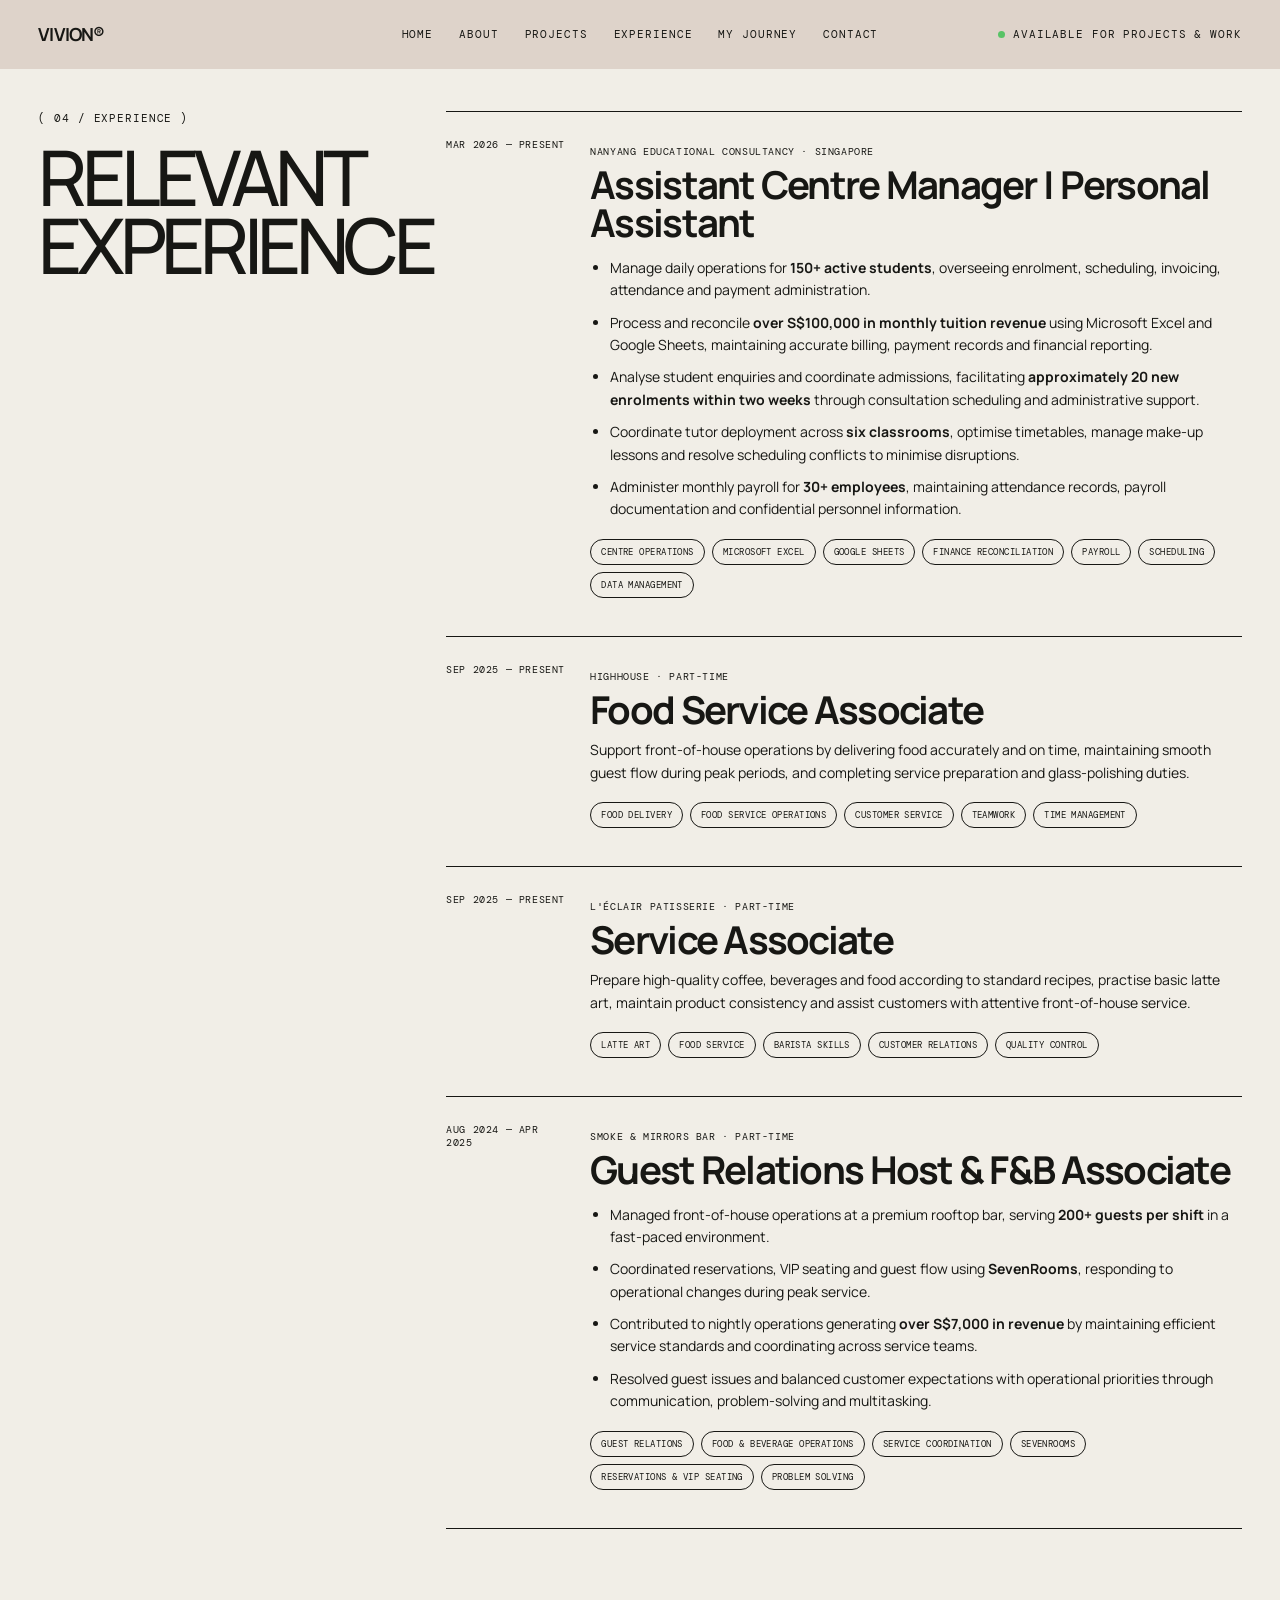
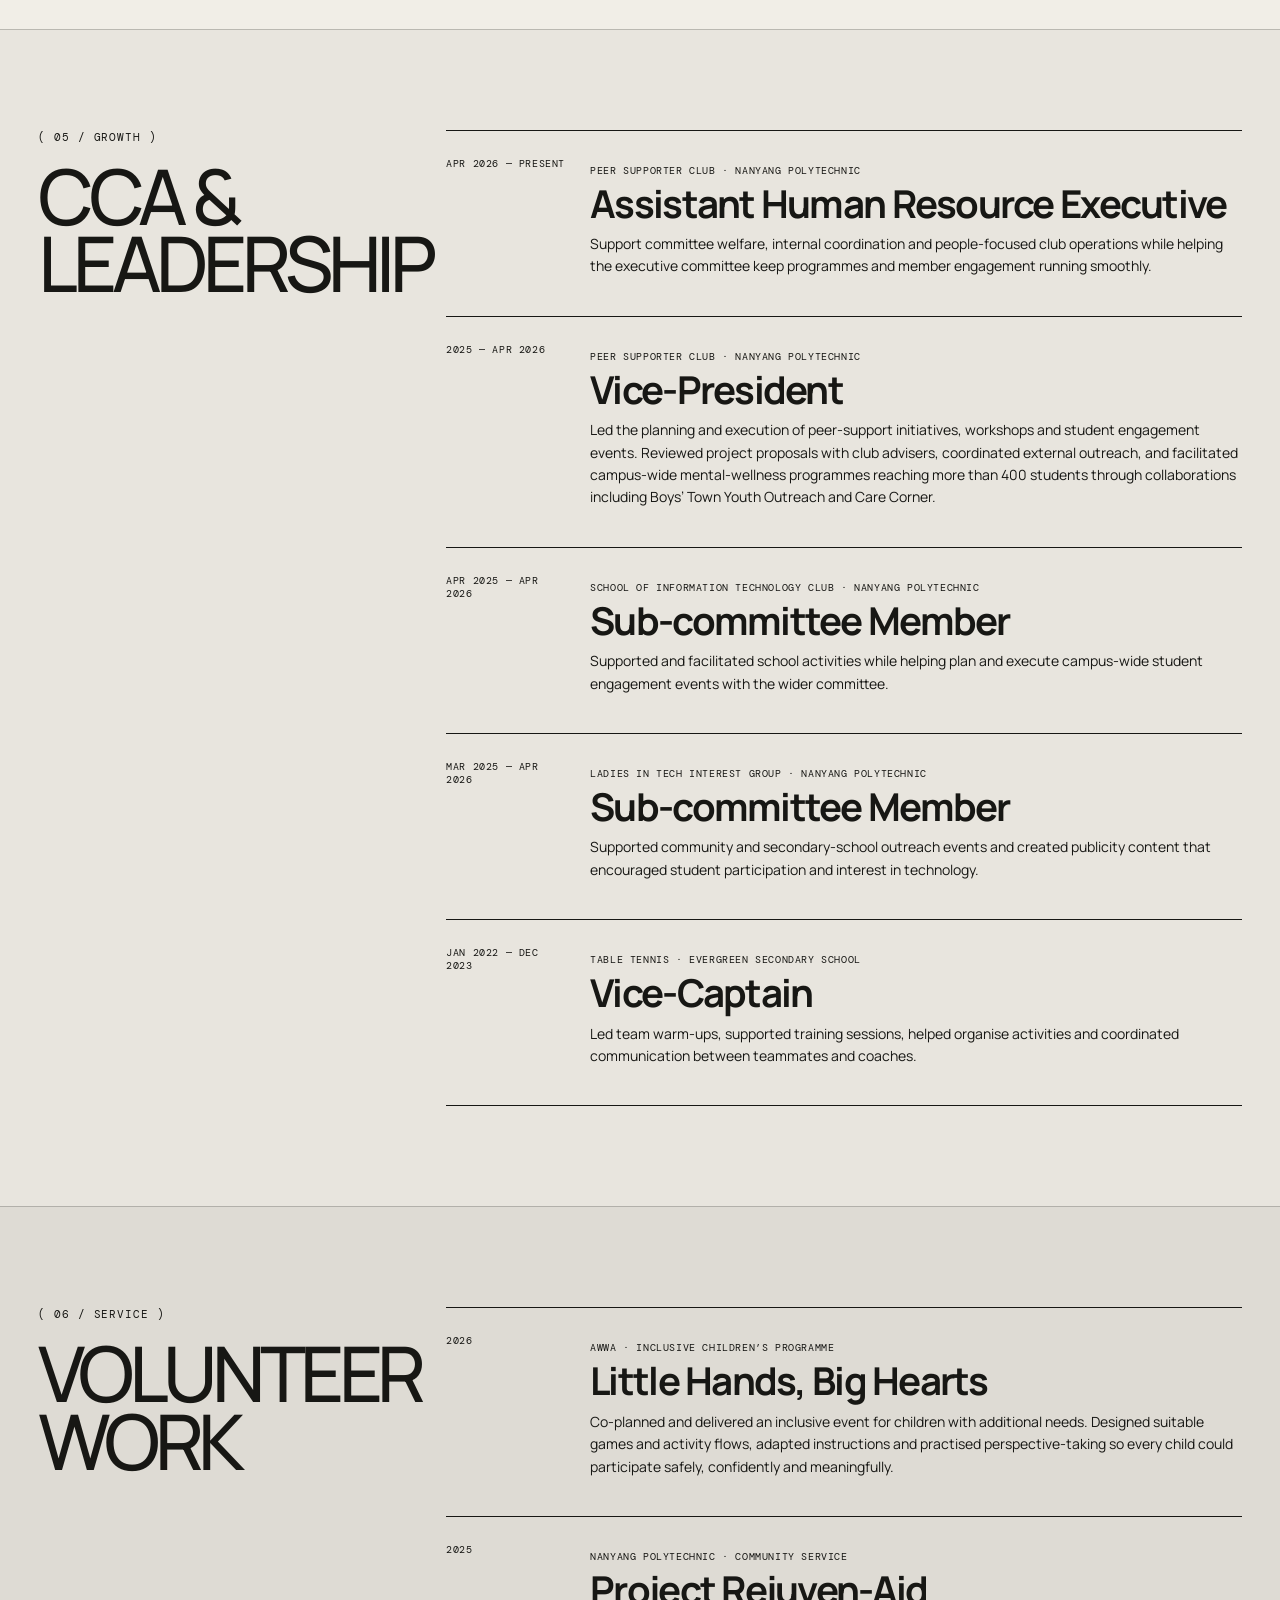
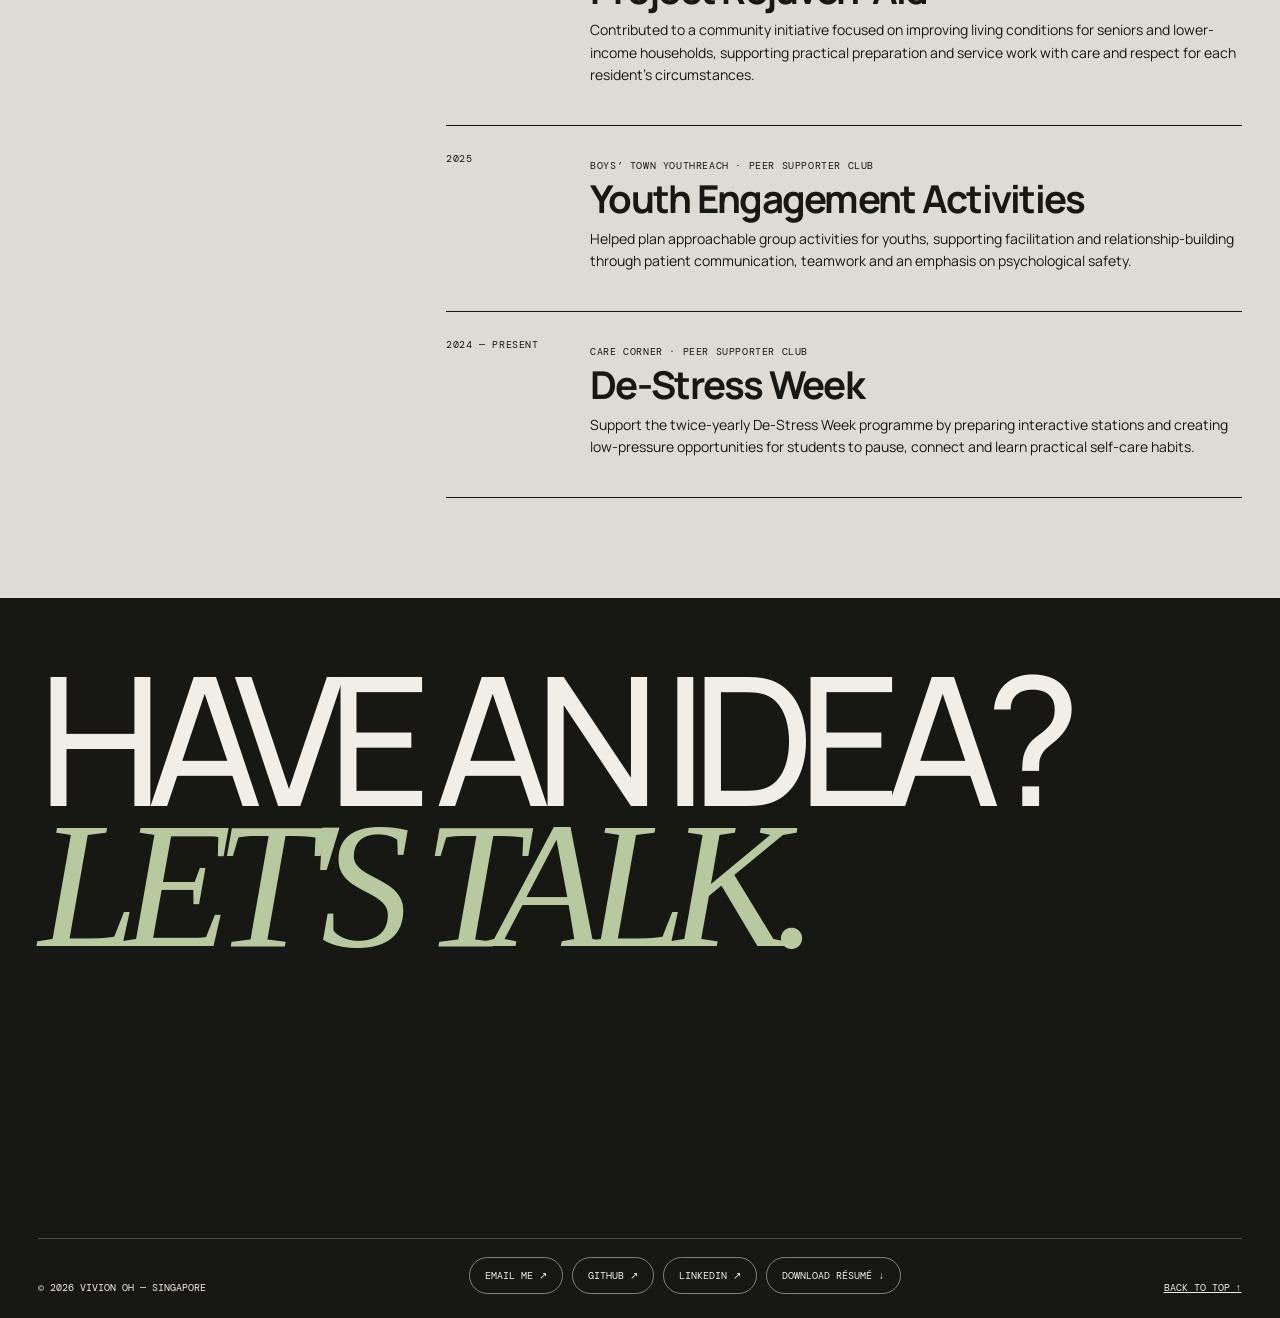
==== commit 61381de5: "Clarify work experience and highlight EchoSync prototype links" ====
--- a/experience.html
+++ b/experience.html
@@ -27,7 +27,7 @@
       overflow-x: hidden;
     }
     body.experience-page main { padding-top: 68px; }
-    body.experience-page .hero, body.experience-page .marquee, body.experience-page .about, body.experience-page .work { display: none; }
+    body.experience-page .hero, body.experience-page .marquee, body.experience-page .about, body.experience-page .work, body.experience-page .loader { display: none; }
     body.experience-page #experience { padding-top: 42px; }
 
     a, button { color: inherit; }
@@ -62,7 +62,7 @@
       font: 11px DM Mono, monospace;
       text-transform: uppercase;
       letter-spacing: .08em;
-      background: rgba(241,238,231,.88);
+      background: #ded3ca;
       border-bottom: 1px solid transparent;
       backdrop-filter: blur(14px);
       transition: border-color .25s;
@@ -186,7 +186,7 @@
     .case-date { justify-self: end; font: 10px DM Mono, monospace; text-transform: uppercase; }
     .case-summary { max-width: 1050px; margin: 30px 0 0; font-size: clamp(16px, 1.5vw, 21px); line-height: 1.55; }
     .case-tags { display: flex; flex-wrap: wrap; gap: 8px; margin-top: 25px; }
-    .case-tags span { padding: 8px 12px; border: 1px solid var(--ink); border-radius: 999px; font: 9px DM Mono, monospace; text-transform: uppercase; }
+    .case-tags span, .case-tags a { padding: 8px 12px; border: 1px solid var(--ink); border-radius: 999px; font: 9px DM Mono, monospace; text-transform: uppercase; }
     .case-details { display: grid; grid-template-columns: 1fr 1fr; gap: clamp(28px, 5vw, 80px); margin-top: 42px; padding-top: 32px; border-top: 1px solid var(--ink); }
     .case-details h4 { margin: 0 0 16px; font-size: 21px; letter-spacing: -.03em; }
     .case-details ul { margin: 0; padding-left: 19px; }
@@ -248,6 +248,16 @@
     .entry p { max-width: 690px; margin: 0; font-size: 14px; line-height: 1.6; }
     .entry-skills { display: flex; flex-wrap: wrap; gap: 7px; margin-top: 18px; }
     .entry-skills span { padding: 6px 10px; border: 1px solid var(--ink); border-radius: 999px; font: 9px DM Mono, monospace; text-transform: uppercase; letter-spacing: .05em; }
+    .entry-bullets { max-width: 690px; margin: 14px 0 0; padding-left: 20px; font-size: 14px; line-height: 1.6; }
+    .entry-bullets li + li { margin-top: 10px; }
+    .case-resources { margin-top: 28px; padding-top: 24px; border-top: 1px solid var(--line); }
+    .case-resources h4 { margin: 0 0 12px; font-size: 15px; font-weight: 600; }
+    .case-links { display: flex; flex-wrap: wrap; gap: 10px; }
+    .case-links + h4 { margin-top: 24px; }
+    .case-links a { display: inline-flex; align-items: center; gap: 8px; min-height: 44px; padding: 10px 15px; border: 1px solid #315f85; border-radius: 10px; color: #214f75; background: #e1ebf3; font: 11px DM Mono, monospace; text-decoration: underline; text-underline-offset: 3px; transition: background .2s, color .2s; }
+    .case-links a::after { content: "\2197"; text-decoration: none; }
+    .case-links a:hover { color: #fff; background: #214f75; }
+    .case-links a:focus-visible { outline: 3px solid #214f75; outline-offset: 4px; }
     .placeholder { opacity: .58; }
 
     .about {
@@ -326,7 +336,7 @@
 
   <nav>
     <a class="brand" href="index.html">VIVION®</a>
-    <div class="nav-links"><a href="index.html">Home</a><a href="index.html#about">About</a><a href="projects.html">Projects</a><a href="#experience">Experience</a><a href="#leadership">My Journey</a><a href="#contact">Contact</a></div>
+    <div class="nav-links"><a href="index.html">Home</a><a href="index.html#about">About</a><a href="projects.html">Projects</a><a href="experience.html#experience">Experience</a><a href="experience.html#leadership">My Journey</a><a href="index.html#contact">Contact</a></div>
     <div class="availability">Available for projects & work</div>
   </nav>
 
@@ -365,12 +375,12 @@
 
     <section class="experience-section" id="experience">
       <div class="experience-grid">
-        <h2 class="section-label" data-reveal>( 02 / Experience )<strong>Relevant<br>experience</strong></h2>
+        <h2 class="section-label" data-reveal>( 04 / Experience )<strong>Relevant<br>experience</strong></h2>
         <div class="entries" data-reveal>
-          <article class="entry" id="nanyang"><span class="entry-date">Mar 2026 — Present</span><div><span class="entry-kicker">Nanyang Educational Consultancy · Singapore</span><h3>Assistant Centre Manager | Personal Assistant</h3><p>Manage daily operations supporting 150+ active students across enrolment, scheduling, invoicing, attendance and payment administration. Reconcile over S$100,000 in monthly tuition revenue, coordinate admissions and tutor deployment across six classrooms, administer payroll for 30+ employees, and maintain operational reporting through Microsoft Excel and Google Sheets.</p><div class="entry-skills"><span>Centre Operations</span><span>Microsoft Excel</span><span>Google Sheets</span><span>Finance Reconciliation</span><span>Payroll</span><span>Scheduling</span><span>Data Management</span></div></div></article>
+          <article class="entry" id="nanyang"><span class="entry-date">Mar 2026 — Present</span><div><span class="entry-kicker">Nanyang Educational Consultancy · Singapore</span><h3>Assistant Centre Manager | Personal Assistant</h3><ul class="entry-bullets"><li>Manage daily operations for <strong>150+ active students</strong>, overseeing enrolment, scheduling, invoicing, attendance and payment administration.</li><li>Process and reconcile <strong>over S$100,000 in monthly tuition revenue</strong> using Microsoft Excel and Google Sheets, maintaining accurate billing, payment records and financial reporting.</li><li>Analyse student enquiries and coordinate admissions, facilitating <strong>approximately 20 new enrolments within two weeks</strong> through consultation scheduling and administrative support.</li><li>Coordinate tutor deployment across <strong>six classrooms</strong>, optimise timetables, manage make-up lessons and resolve scheduling conflicts to minimise disruptions.</li><li>Administer monthly payroll for <strong>30+ employees</strong>, maintaining attendance records, payroll documentation and confidential personnel information.</li></ul><div class="entry-skills"><span>Centre Operations</span><span>Microsoft Excel</span><span>Google Sheets</span><span>Finance Reconciliation</span><span>Payroll</span><span>Scheduling</span><span>Data Management</span></div></div></article>
           <article class="entry" id="highhouse"><span class="entry-date">Sep 2025 — Present</span><div><span class="entry-kicker">HighHouse · Part-time</span><h3>Food Service Associate</h3><p>Support front-of-house operations by delivering food accurately and on time, maintaining smooth guest flow during peak periods, and completing service preparation and glass-polishing duties.</p><div class="entry-skills"><span>Food delivery</span><span>Food service operations</span><span>Customer service</span><span>Teamwork</span><span>Time management</span></div></div></article>
           <article class="entry" id="leclair"><span class="entry-date">Sep 2025 — Present</span><div><span class="entry-kicker">L'éclair Patisserie · Part-time</span><h3>Service Associate</h3><p>Prepare high-quality coffee, beverages and food according to standard recipes, practise basic latte art, maintain product consistency and assist customers with attentive front-of-house service.</p><div class="entry-skills"><span>Latte art</span><span>Food service</span><span>Barista skills</span><span>Customer relations</span><span>Quality control</span></div></div></article>
-          <article class="entry"><span class="entry-date">Sep 2024 — Mar 2025</span><div><span class="entry-kicker">Smoke & Mirrors Bar · Part-time</span><h3>F&amp;B Associate</h3><p>Managed seating, table coordination and customer enquiries, handled service stations independently during peak periods, and supported accurate billing and smooth service operations.</p><div class="entry-skills"><span>Guest relations</span><span>Food & beverage operations</span><span>Service coordination</span><span>Billing</span><span>Problem solving</span></div></div></article>
+          <article class="entry"><span class="entry-date">Aug 2024 &mdash; Apr 2025</span><div><span class="entry-kicker">Smoke & Mirrors Bar · Part-time</span><h3>Guest Relations Host &amp; F&amp;B Associate</h3><ul class="entry-bullets"><li>Managed front-of-house operations at a premium rooftop bar, serving <strong>200+ guests per shift</strong> in a fast-paced environment.</li><li>Coordinated reservations, VIP seating and guest flow using <strong>SevenRooms</strong>, responding to operational changes during peak service.</li><li>Contributed to nightly operations generating <strong>over S$7,000 in revenue</strong> by maintaining efficient service standards and coordinating across service teams.</li><li>Resolved guest issues and balanced customer expectations with operational priorities through communication, problem-solving and multitasking.</li></ul><div class="entry-skills"><span>Guest relations</span><span>Food & beverage operations</span><span>Service coordination</span><span>SevenRooms</span><span>Reservations &amp; VIP Seating</span><span>Problem solving</span></div></div></article>
         </div>
       </div>
     </section>
@@ -382,6 +392,12 @@
           <div class="case-top"><div><span class="case-award">SCDF × Dell Lifesavers’ Innovation Challenge 2026 · Top 5 Finalist</span><h3>EchoSync</h3><span class="case-role">Project Lead | Business Analysis | Digital Marketing | Front-end Development</span></div><span class="case-date">Mar 2026 — Jul 2026</span></div>
           <p class="case-summary">An AI-assisted pre-arrival intelligence and first-response ecosystem designed to detect unwitnessed home emergencies for seniors living alone. EchoSync uses privacy-first ambient sensors, Edge AI and voice check-ins to assess distress before routing alerts to caregivers or responders.</p>
           <div class="case-tags"><span>Artificial Intelligence</span><span>IoT</span><span>Edge AI</span><span>Raspberry Pi</span><span>Sensor Fusion</span><span>Voice Recognition</span><span>Dashboard Integration</span></div>
+          <div class="case-resources">
+            <h4>View the prototype here:</h4>
+            <div class="case-links" aria-label="EchoSync prototypes"><a href="https://echosync-portal-kaw8xrzjo-feliciatanxls-projects.vercel.app/dashboard-v2" target="_blank" rel="noopener noreferrer">Dashboard</a><a href="https://echosync-portal-kaw8xrzjo-feliciatanxls-projects.vercel.app/caregiver-app" target="_blank" rel="noopener noreferrer">Caregiver App</a><a href="https://echosync-portal-kaw8xrzjo-feliciatanxls-projects.vercel.app/myResponder" target="_blank" rel="noopener noreferrer">myResponder</a></div>
+            <h4>Explore the project:</h4>
+            <div class="case-links" aria-label="EchoSync project resources"><a href="https://drive.google.com/file/d/1EsJgIY_tZZl0zcujhtltDhbZPLk7-HnM/preview" target="_blank" rel="noopener noreferrer">Walkthrough Video</a><a href="https://canva.link/3jphq3scqtzqxrj" target="_blank" rel="noopener noreferrer">Brainstorm</a><a href="https://github.com/feliciatanxl/EchoSync" target="_blank" rel="noopener noreferrer">GitHub Repository</a><a href="https://canva.link/1vbi4l7is7edmj3" target="_blank" rel="noopener noreferrer">Top 10 Pitch Deck</a><a href="https://canva.link/nsu4u5fb17wkt8w" target="_blank" rel="noopener noreferrer">Grand Finale Deck</a></div>
+          </div>
           <div class="case-details"><div><h4>Project Highlights</h4><ul><li>Top 5 Finalist out of 81 teams from 17 institutions in the SCDF and Dell Lifesavers’ Innovation Challenge 2026.</li><li>Built a privacy-first flow without CCTV or facial recognition.</li><li>Combined sound, motion, distance and load signals with explainable risk scoring.</li><li>Created caregiver verification, SCDF dashboard and myResponder-style escalation flows.</li></ul></div><div><h4>My Role & Contributions</h4><ul><li>Supported software development, sensor logic and alert-flow architecture.</li><li>Conducted Raspberry Pi hardware testing and multi-sensor calibration.</li><li>Integrated dashboard alerts and prepared the OpenShift competition demo.</li><li>Contributed to UI design, pitch preparation and the Grand Finale presentation.</li></ul></div></div>
           <div class="image-gallery collapsed" aria-label="EchoSync project gallery">
             <a class="gallery-item" href="assets/echosync-gallery/screen-01.png" data-title="Triage Operations Dashboard" data-description="A central operations view that helps dispatchers understand active incidents, urgency, location and responder activity without searching across multiple systems."><img src="assets/echosync-gallery/screen-01.png" alt="EchoSync triage operations dashboard"></a>
@@ -448,9 +464,10 @@
 
     <section class="experience-section alt" id="leadership">
       <div class="experience-grid">
-        <h2 class="section-label" data-reveal>( 04 / Growth )<strong>CCA &<br>leadership</strong></h2>
+        <h2 class="section-label" data-reveal>( 05 / Growth )<strong>CCA &<br>leadership</strong></h2>
         <div class="entries" data-reveal>
-          <article class="entry no-logo"><span class="entry-date">Mar 2025 — Apr 2026</span><div><span class="entry-kicker">Peer Supporter Club · Nanyang Polytechnic</span><h3>Vice-President</h3><p>Led the planning and execution of peer-support initiatives, workshops and student engagement events. Reviewed project proposals with club advisers, coordinated external outreach, and facilitated campus-wide mental-wellness programmes reaching more than 400 students through collaborations including Boys’ Town Youth Outreach and Care Corner.</p></div></article>
+          <article class="entry no-logo"><span class="entry-date">Apr 2026 — Present</span><div><span class="entry-kicker">Peer Supporter Club · Nanyang Polytechnic</span><h3>Assistant Human Resource Executive</h3><p>Support committee welfare, internal coordination and people-focused club operations while helping the executive committee keep programmes and member engagement running smoothly.</p></div></article>
+          <article class="entry no-logo"><span class="entry-date">2025 — Apr 2026</span><div><span class="entry-kicker">Peer Supporter Club · Nanyang Polytechnic</span><h3>Vice-President</h3><p>Led the planning and execution of peer-support initiatives, workshops and student engagement events. Reviewed project proposals with club advisers, coordinated external outreach, and facilitated campus-wide mental-wellness programmes reaching more than 400 students through collaborations including Boys’ Town Youth Outreach and Care Corner.</p></div></article>
           <article class="entry no-logo"><span class="entry-date">Apr 2025 — Apr 2026</span><div><span class="entry-kicker">School of Information Technology Club · Nanyang Polytechnic</span><h3>Sub-committee Member</h3><p>Supported and facilitated school activities while helping plan and execute campus-wide student engagement events with the wider committee.</p></div></article>
           <article class="entry no-logo"><span class="entry-date">Mar 2025 — Apr 2026</span><div><span class="entry-kicker">Ladies in Tech Interest Group · Nanyang Polytechnic</span><h3>Sub-committee Member</h3><p>Supported community and secondary-school outreach events and created publicity content that encouraged student participation and interest in technology.</p></div></article>
           <article class="entry no-logo"><span class="entry-date">Jan 2022 — Dec 2023</span><div><span class="entry-kicker">Table Tennis · Evergreen Secondary School</span><h3>Vice-Captain</h3><p>Led team warm-ups, supported training sessions, helped organise activities and coordinated communication between teammates and coaches.</p></div></article>
@@ -460,12 +477,12 @@
 
     <section class="experience-section orange" id="volunteer">
       <div class="experience-grid">
-        <h2 class="section-label" data-reveal>( 05 / Service )<strong>Volunteer<br>work</strong></h2>
+        <h2 class="section-label" data-reveal>( 06 / Service )<strong>Volunteer<br>work</strong></h2>
         <div class="entries" data-reveal>
-          <article class="entry no-logo"><span class="entry-date">2025 — 2026</span><div><span class="entry-kicker">Little Hands, Big Hearts · AWWA</span><h3>Inclusive Children’s Programme</h3><p>Co-planned and delivered an inclusive event for children with additional needs. Designed suitable games and activity flows, adapted instructions and practised perspective-taking so every child could participate safely, confidently and meaningfully.</p></div></article>
-          <article class="entry no-logo"><span class="entry-date">2025 — 2026</span><div><span class="entry-kicker">Project Rejuven-Aid · Nanyang Polytechnic</span><h3>Community Service Volunteer</h3><p>Contributed to a community initiative focused on improving living conditions for seniors and lower-income households, supporting practical preparation and service work with care and respect for each resident’s circumstances.</p></div></article>
-          <article class="entry no-logo"><span class="entry-date">2025 — Present</span><div><span class="entry-kicker">Boys’ Town YouthReach · Peer Supporter Club</span><h3>Youth Engagement Activities</h3><p>Helped plan approachable group activities for youths, supporting facilitation and relationship-building through patient communication, teamwork and an emphasis on psychological safety.</p></div></article>
-          <article class="entry no-logo"><span class="entry-date">2025 — Present</span><div><span class="entry-kicker">Care Corner · Peer Supporter Club</span><h3>De-Stress Week &amp; Wellness Outreach</h3><p>Supported recurring wellbeing activities and De-Stress Week engagement, helping prepare interactive stations and create low-pressure opportunities for students to pause, connect and learn practical self-care habits.</p></div></article>
+          <article class="entry no-logo"><span class="entry-date">2026</span><div><span class="entry-kicker">AWWA · Inclusive Children’s Programme</span><h3>Little Hands, Big Hearts</h3><p>Co-planned and delivered an inclusive event for children with additional needs. Designed suitable games and activity flows, adapted instructions and practised perspective-taking so every child could participate safely, confidently and meaningfully.</p></div></article>
+          <article class="entry no-logo"><span class="entry-date">2025</span><div><span class="entry-kicker">Nanyang Polytechnic · Community Service</span><h3>Project Rejuven-Aid</h3><p>Contributed to a community initiative focused on improving living conditions for seniors and lower-income households, supporting practical preparation and service work with care and respect for each resident’s circumstances.</p></div></article>
+          <article class="entry no-logo"><span class="entry-date">2025</span><div><span class="entry-kicker">Boys’ Town YouthReach · Peer Supporter Club</span><h3>Youth Engagement Activities</h3><p>Helped plan approachable group activities for youths, supporting facilitation and relationship-building through patient communication, teamwork and an emphasis on psychological safety.</p></div></article>
+          <article class="entry no-logo"><span class="entry-date">2024 — Present</span><div><span class="entry-kicker">Care Corner · Peer Supporter Club</span><h3>De-Stress Week</h3><p>Support the twice-yearly De-Stress Week programme by preparing interactive stations and creating low-pressure opportunities for students to pause, connect and learn practical self-care habits.</p></div></article>
         </div>
       </div>
     </section>
@@ -490,20 +507,8 @@
 
   <script>
     const loader = document.querySelector('.loader');
-    const count = loader.querySelector('b');
-    let progress = 0;
-    const timer = setInterval(() => {
-      progress += Math.ceil(Math.random() * 18);
-      if (progress >= 100) {
-        progress = 100;
-        clearInterval(timer);
-        setTimeout(() => {
-          loader.classList.add('done');
-          document.body.classList.add('ready');
-        }, 250);
-      }
-      count.textContent = progress;
-    }, 70);
+    loader.classList.add('done');
+    document.body.classList.add('ready');
 
     const observer = new IntersectionObserver(entries => entries.forEach(entry => {
       if (entry.isIntersecting) entry.target.classList.add('visible');
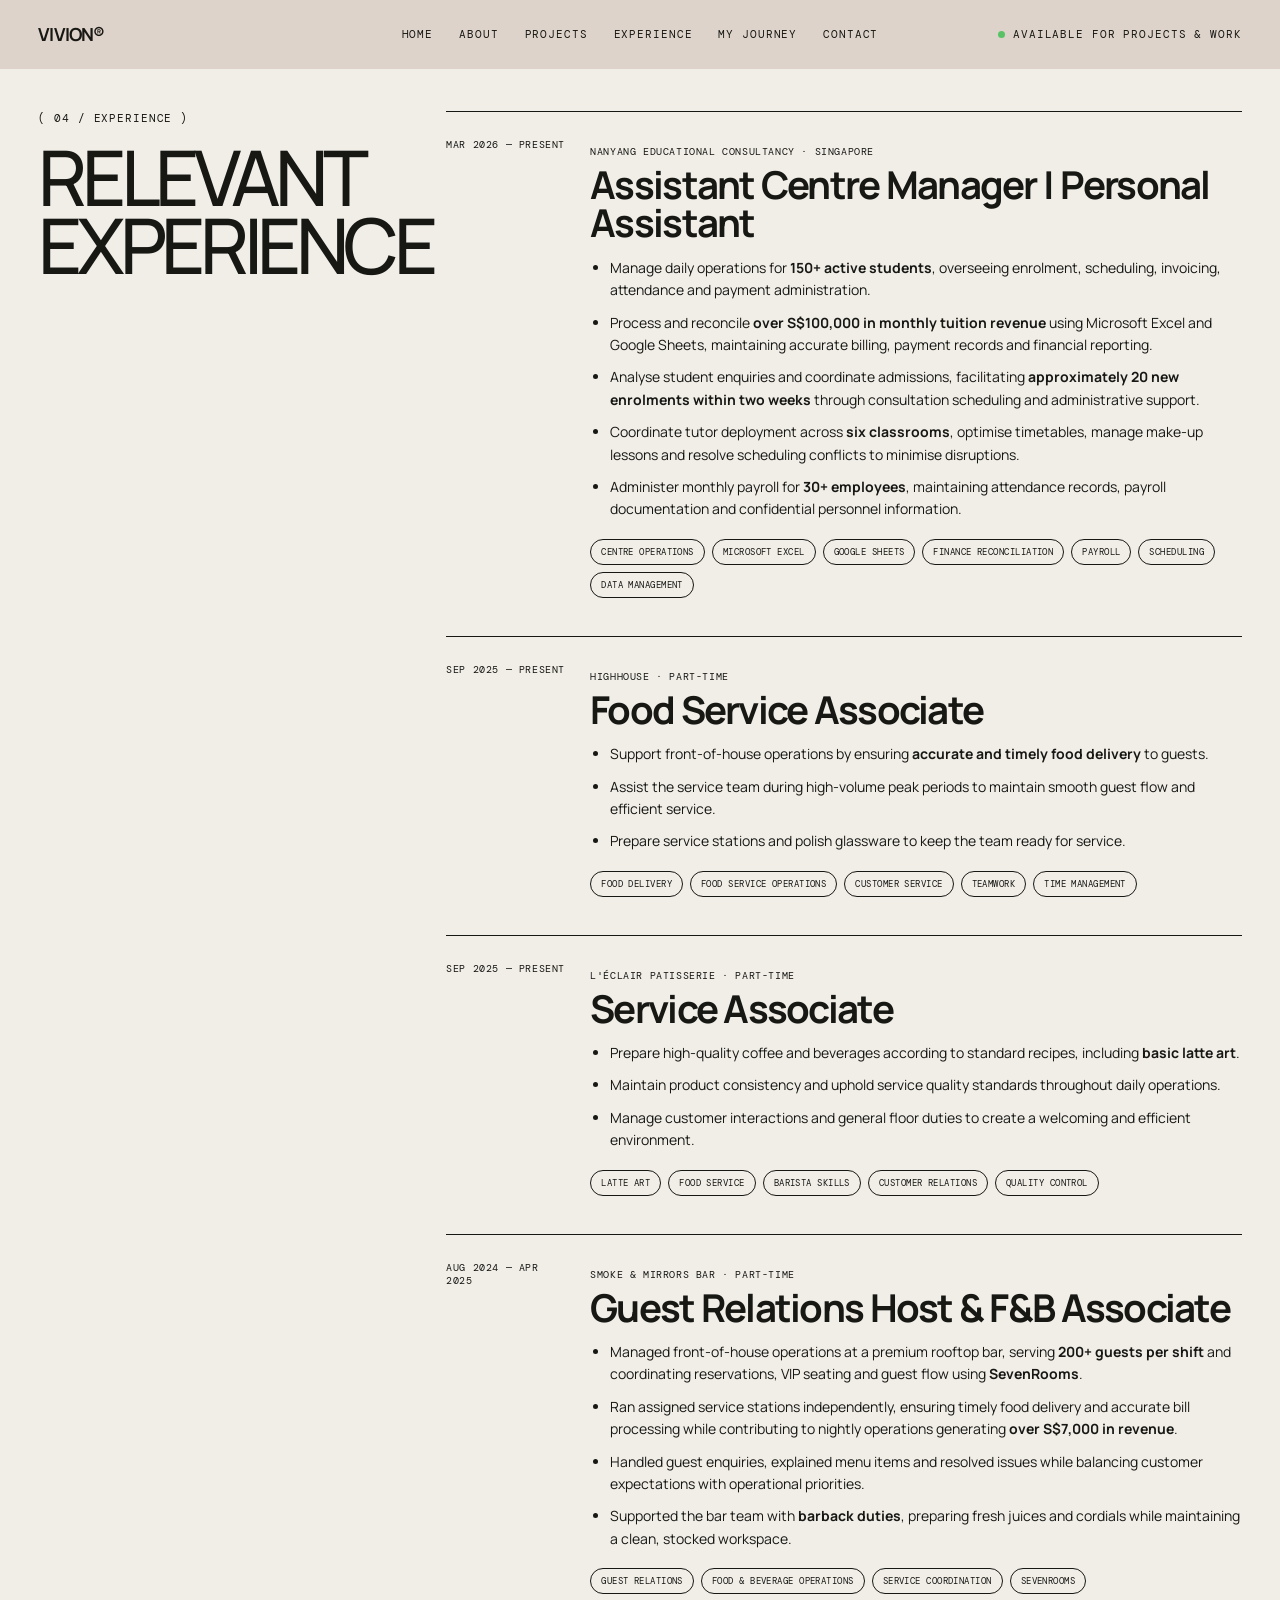
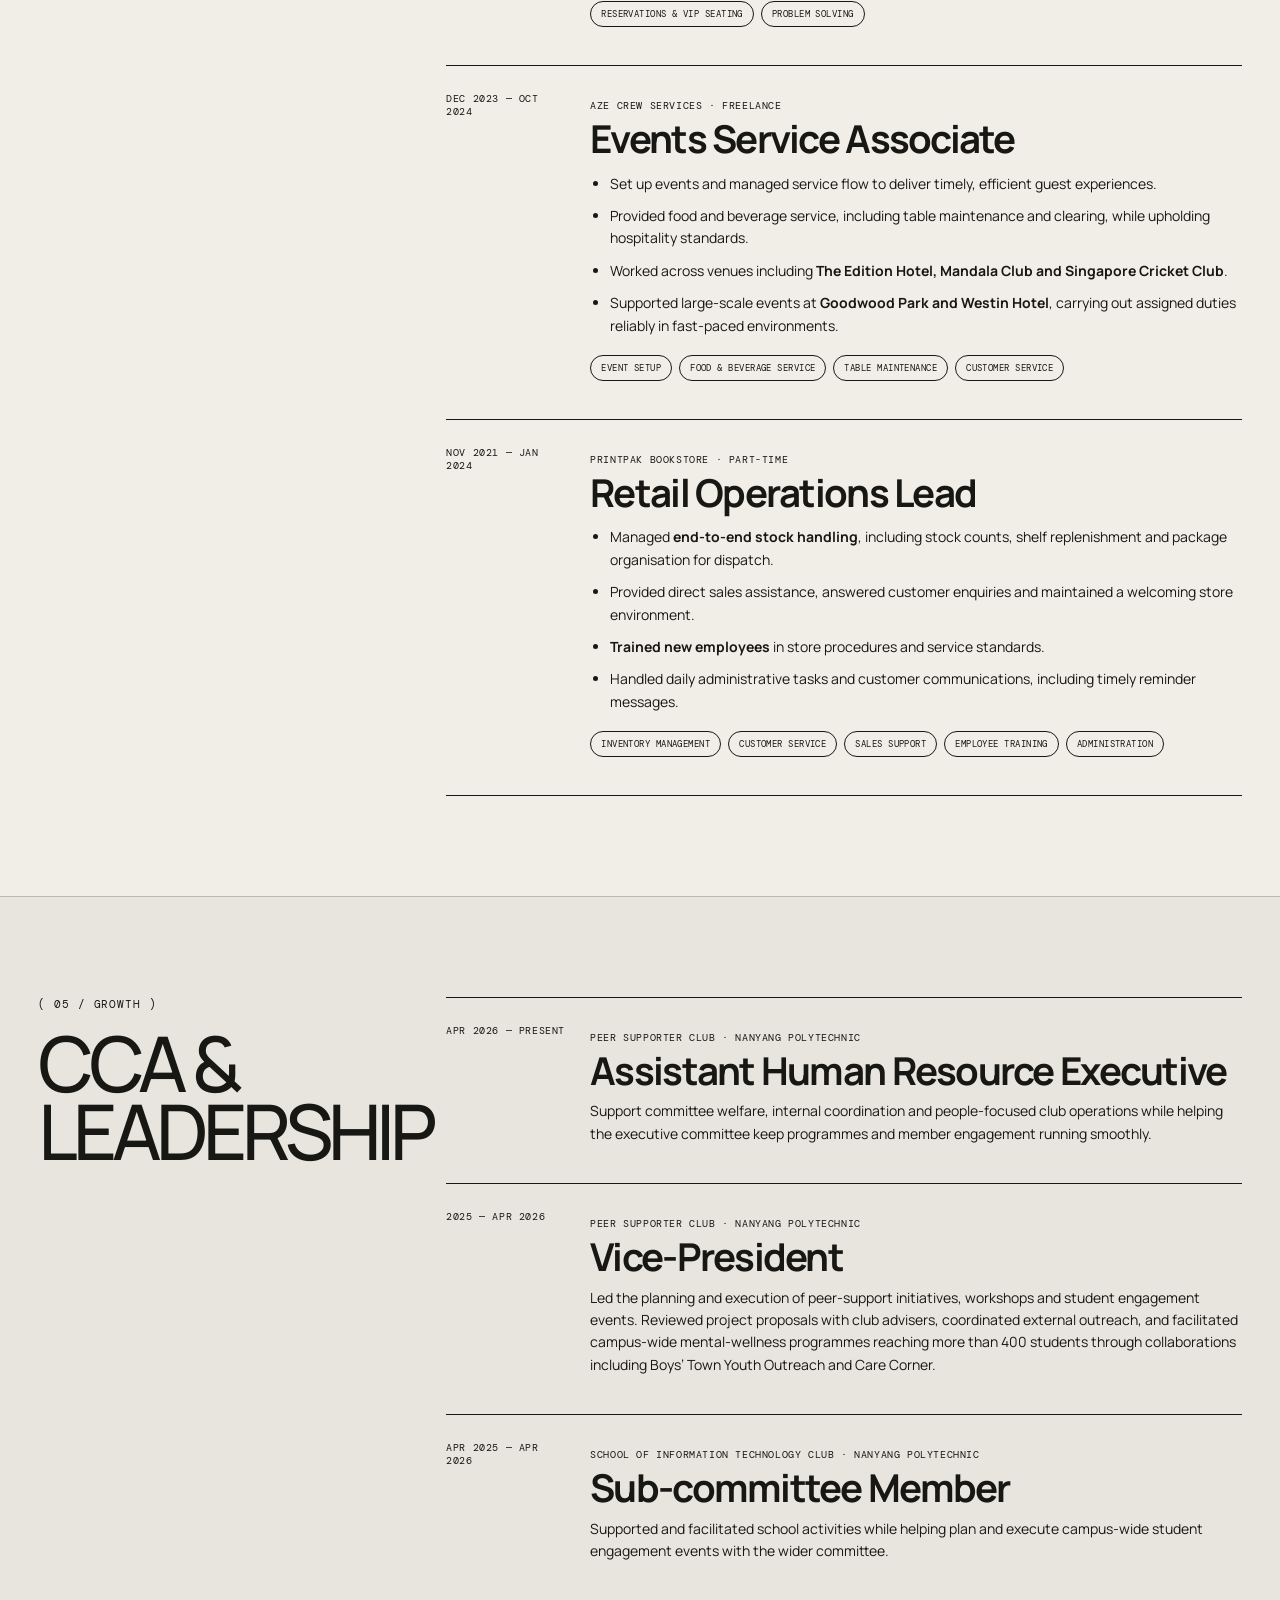
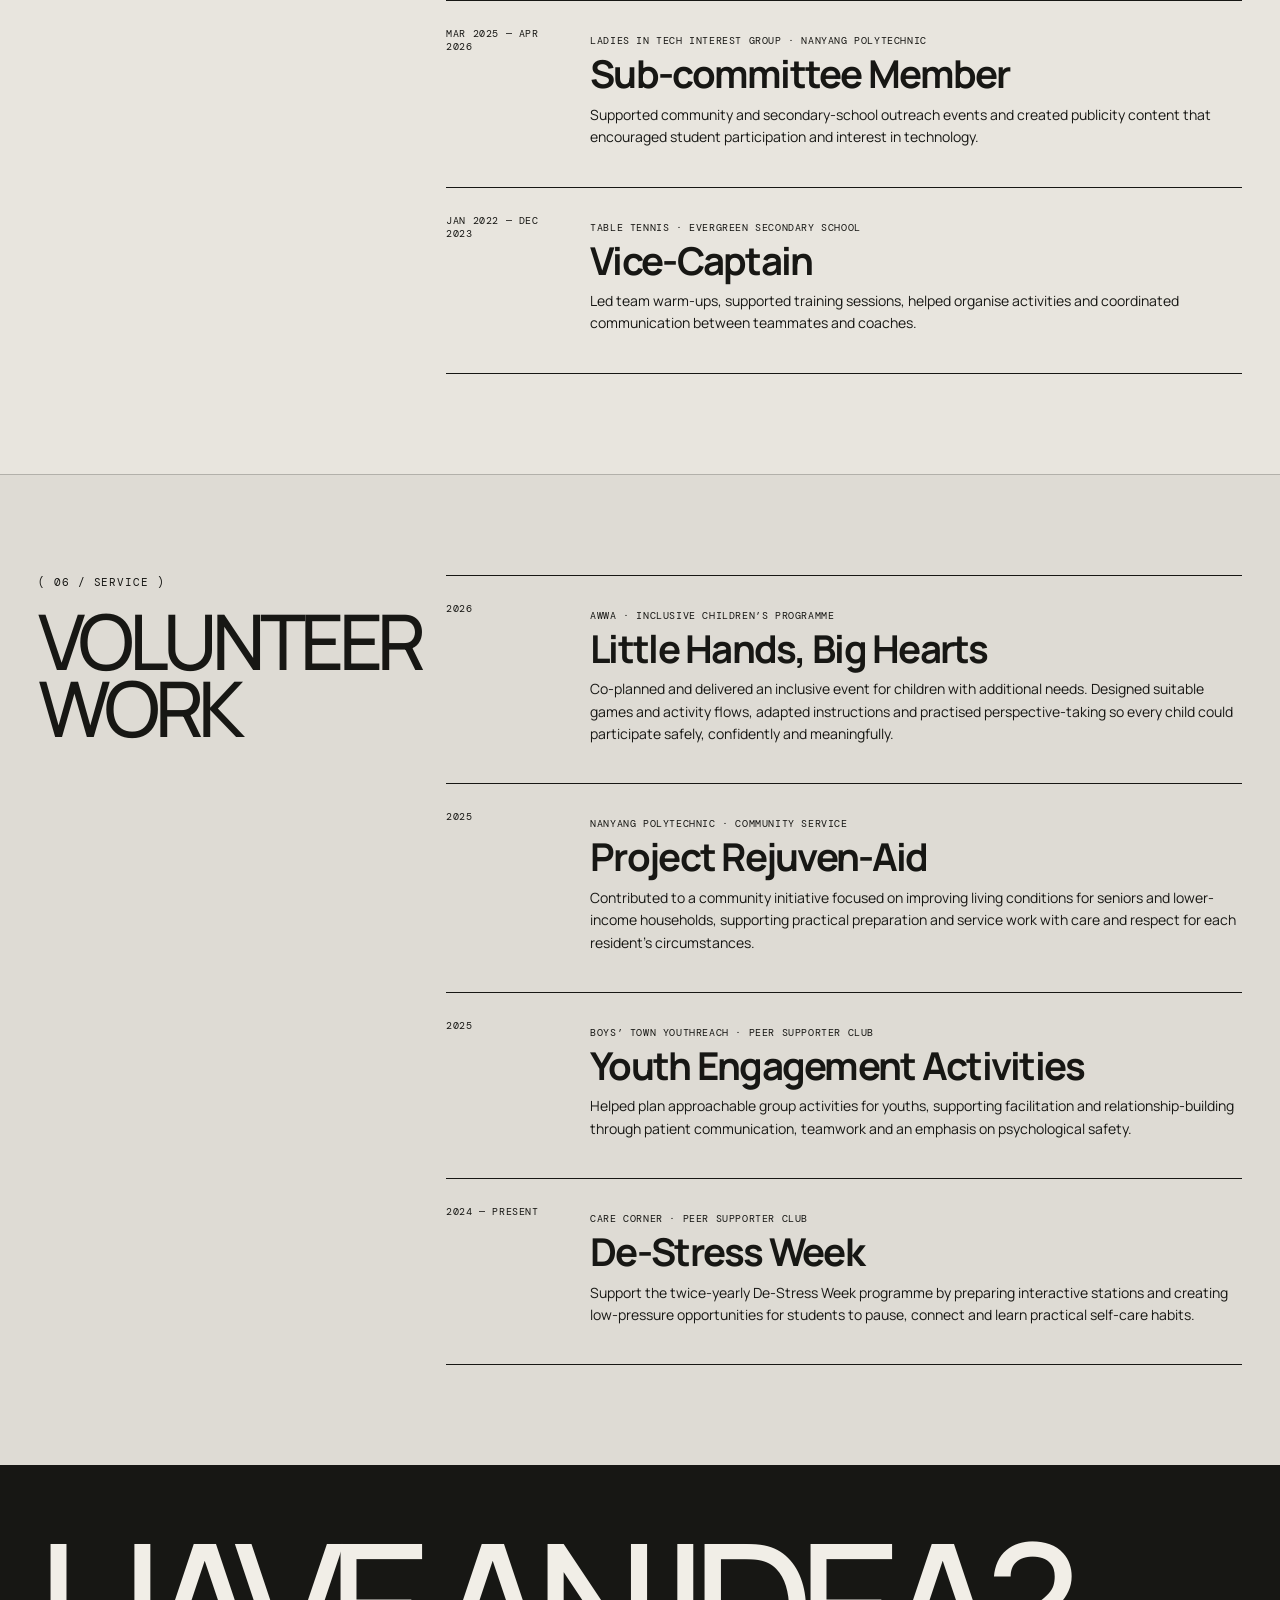
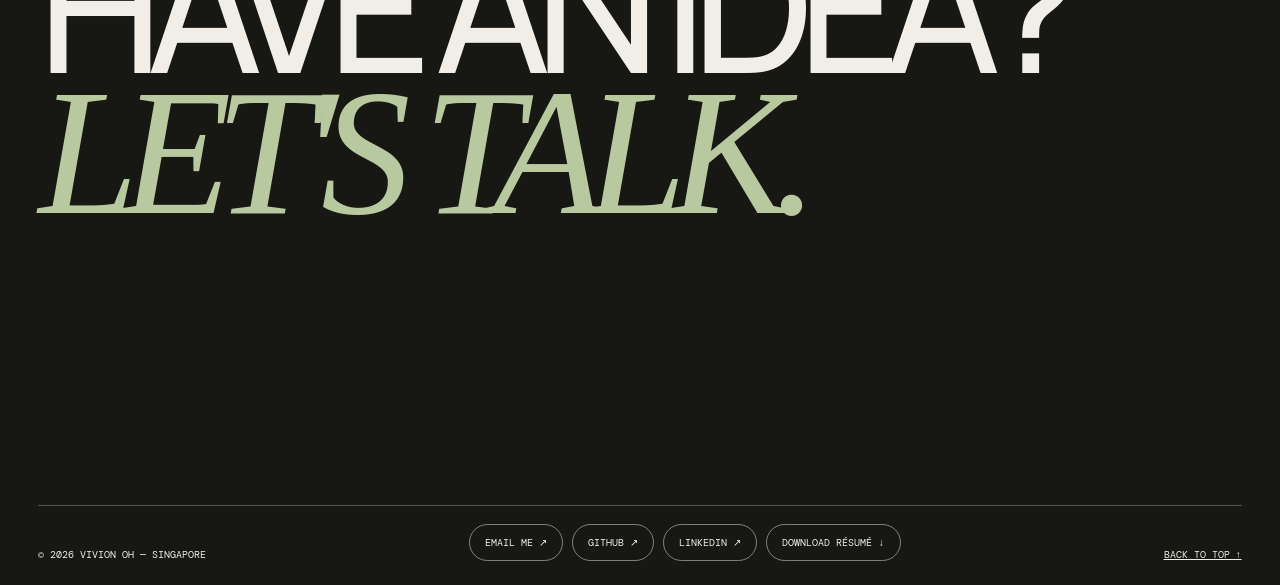
==== commit 9c679175: "Expand hospitality experience and add events and retail roles" ====
--- a/experience.html
+++ b/experience.html
@@ -378,10 +378,13 @@
         <h2 class="section-label" data-reveal>( 04 / Experience )<strong>Relevant<br>experience</strong></h2>
         <div class="entries" data-reveal>
           <article class="entry" id="nanyang"><span class="entry-date">Mar 2026 — Present</span><div><span class="entry-kicker">Nanyang Educational Consultancy · Singapore</span><h3>Assistant Centre Manager | Personal Assistant</h3><ul class="entry-bullets"><li>Manage daily operations for <strong>150+ active students</strong>, overseeing enrolment, scheduling, invoicing, attendance and payment administration.</li><li>Process and reconcile <strong>over S$100,000 in monthly tuition revenue</strong> using Microsoft Excel and Google Sheets, maintaining accurate billing, payment records and financial reporting.</li><li>Analyse student enquiries and coordinate admissions, facilitating <strong>approximately 20 new enrolments within two weeks</strong> through consultation scheduling and administrative support.</li><li>Coordinate tutor deployment across <strong>six classrooms</strong>, optimise timetables, manage make-up lessons and resolve scheduling conflicts to minimise disruptions.</li><li>Administer monthly payroll for <strong>30+ employees</strong>, maintaining attendance records, payroll documentation and confidential personnel information.</li></ul><div class="entry-skills"><span>Centre Operations</span><span>Microsoft Excel</span><span>Google Sheets</span><span>Finance Reconciliation</span><span>Payroll</span><span>Scheduling</span><span>Data Management</span></div></div></article>
-          <article class="entry" id="highhouse"><span class="entry-date">Sep 2025 — Present</span><div><span class="entry-kicker">HighHouse · Part-time</span><h3>Food Service Associate</h3><p>Support front-of-house operations by delivering food accurately and on time, maintaining smooth guest flow during peak periods, and completing service preparation and glass-polishing duties.</p><div class="entry-skills"><span>Food delivery</span><span>Food service operations</span><span>Customer service</span><span>Teamwork</span><span>Time management</span></div></div></article>
-          <article class="entry" id="leclair"><span class="entry-date">Sep 2025 — Present</span><div><span class="entry-kicker">L'éclair Patisserie · Part-time</span><h3>Service Associate</h3><p>Prepare high-quality coffee, beverages and food according to standard recipes, practise basic latte art, maintain product consistency and assist customers with attentive front-of-house service.</p><div class="entry-skills"><span>Latte art</span><span>Food service</span><span>Barista skills</span><span>Customer relations</span><span>Quality control</span></div></div></article>
-          <article class="entry"><span class="entry-date">Aug 2024 &mdash; Apr 2025</span><div><span class="entry-kicker">Smoke & Mirrors Bar · Part-time</span><h3>Guest Relations Host &amp; F&amp;B Associate</h3><ul class="entry-bullets"><li>Managed front-of-house operations at a premium rooftop bar, serving <strong>200+ guests per shift</strong> in a fast-paced environment.</li><li>Coordinated reservations, VIP seating and guest flow using <strong>SevenRooms</strong>, responding to operational changes during peak service.</li><li>Contributed to nightly operations generating <strong>over S$7,000 in revenue</strong> by maintaining efficient service standards and coordinating across service teams.</li><li>Resolved guest issues and balanced customer expectations with operational priorities through communication, problem-solving and multitasking.</li></ul><div class="entry-skills"><span>Guest relations</span><span>Food & beverage operations</span><span>Service coordination</span><span>SevenRooms</span><span>Reservations &amp; VIP Seating</span><span>Problem solving</span></div></div></article>
-        </div>
+          <article class="entry" id="highhouse"><span class="entry-date">Sep 2025 — Present</span><div><span class="entry-kicker">HighHouse · Part-time</span><h3>Food Service Associate</h3><ul class="entry-bullets"><li>Support front-of-house operations by ensuring <strong>accurate and timely food delivery</strong> to guests.</li><li>Assist the service team during high-volume peak periods to maintain smooth guest flow and efficient service.</li><li>Prepare service stations and polish glassware to keep the team ready for service.</li></ul><div class="entry-skills"><span>Food delivery</span><span>Food service operations</span><span>Customer service</span><span>Teamwork</span><span>Time management</span></div></div></article>
+          <article class="entry" id="leclair"><span class="entry-date">Sep 2025 — Present</span><div><span class="entry-kicker">L'éclair Patisserie · Part-time</span><h3>Service Associate</h3><ul class="entry-bullets"><li>Prepare high-quality coffee and beverages according to standard recipes, including <strong>basic latte art</strong>.</li><li>Maintain product consistency and uphold service quality standards throughout daily operations.</li><li>Manage customer interactions and general floor duties to create a welcoming and efficient environment.</li></ul><div class="entry-skills"><span>Latte art</span><span>Food service</span><span>Barista skills</span><span>Customer relations</span><span>Quality control</span></div></div></article>
+          <article class="entry"><span class="entry-date">Aug 2024 &mdash; Apr 2025</span><div><span class="entry-kicker">Smoke & Mirrors Bar · Part-time</span><h3>Guest Relations Host &amp; F&amp;B Associate</h3><ul class="entry-bullets"><li>Managed front-of-house operations at a premium rooftop bar, serving <strong>200+ guests per shift</strong> and coordinating reservations, VIP seating and guest flow using <strong>SevenRooms</strong>.</li><li>Ran assigned service stations independently, ensuring timely food delivery and accurate bill processing while contributing to nightly operations generating <strong>over S$7,000 in revenue</strong>.</li><li>Handled guest enquiries, explained menu items and resolved issues while balancing customer expectations with operational priorities.</li><li>Supported the bar team with <strong>barback duties</strong>, preparing fresh juices and cordials while maintaining a clean, stocked workspace.</li></ul><div class="entry-skills"><span>Guest relations</span><span>Food & beverage operations</span><span>Service coordination</span><span>SevenRooms</span><span>Reservations &amp; VIP Seating</span><span>Problem solving</span></div></div></article>
+          <article class="entry" id="aze-crew"><span class="entry-date">Dec 2023 &mdash; Oct 2024</span><div><span class="entry-kicker">Aze Crew Services &middot; Freelance</span><h3>Events Service Associate</h3><ul class="entry-bullets"><li>Set up events and managed service flow to deliver timely, efficient guest experiences.</li><li>Provided food and beverage service, including table maintenance and clearing, while upholding hospitality standards.</li><li>Worked across venues including <strong>The Edition Hotel, Mandala Club and Singapore Cricket Club</strong>.</li><li>Supported large-scale events at <strong>Goodwood Park and Westin Hotel</strong>, carrying out assigned duties reliably in fast-paced environments.</li></ul><div class="entry-skills"><span>Event Setup</span><span>Food &amp; Beverage Service</span><span>Table Maintenance</span><span>Customer Service</span></div></div></article>
+          <article class="entry" id="printpak"><span class="entry-date">Nov 2021 &mdash; Jan 2024</span><div><span class="entry-kicker">Printpak Bookstore &middot; Part-time</span><h3>Retail Operations Lead</h3><ul class="entry-bullets"><li>Managed <strong>end-to-end stock handling</strong>, including stock counts, shelf replenishment and package organisation for dispatch.</li><li>Provided direct sales assistance, answered customer enquiries and maintained a welcoming store environment.</li><li><strong>Trained new employees</strong> in store procedures and service standards.</li><li>Handled daily administrative tasks and customer communications, including timely reminder messages.</li></ul><div class="entry-skills"><span>Inventory Management</span><span>Customer Service</span><span>Sales Support</span><span>Employee Training</span><span>Administration</span></div></div></article>
+
+          </div>
       </div>
     </section>
 
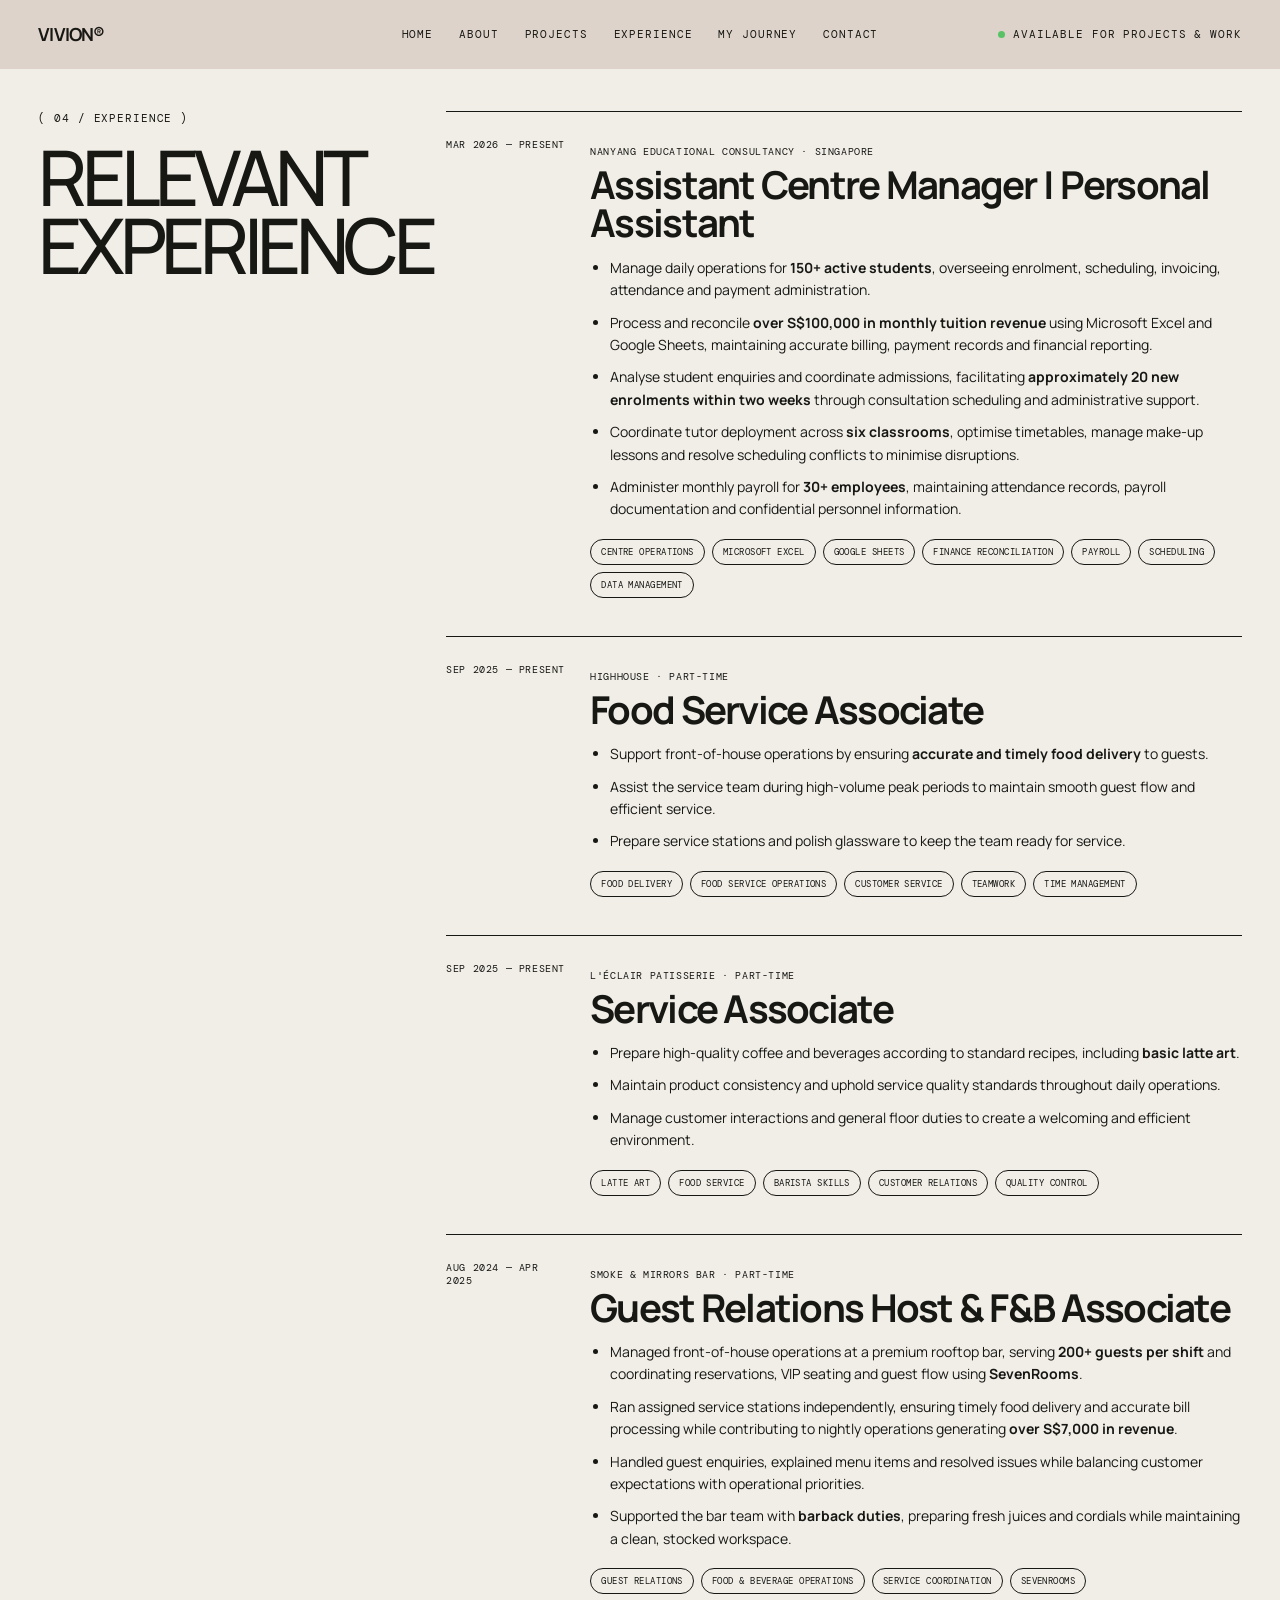
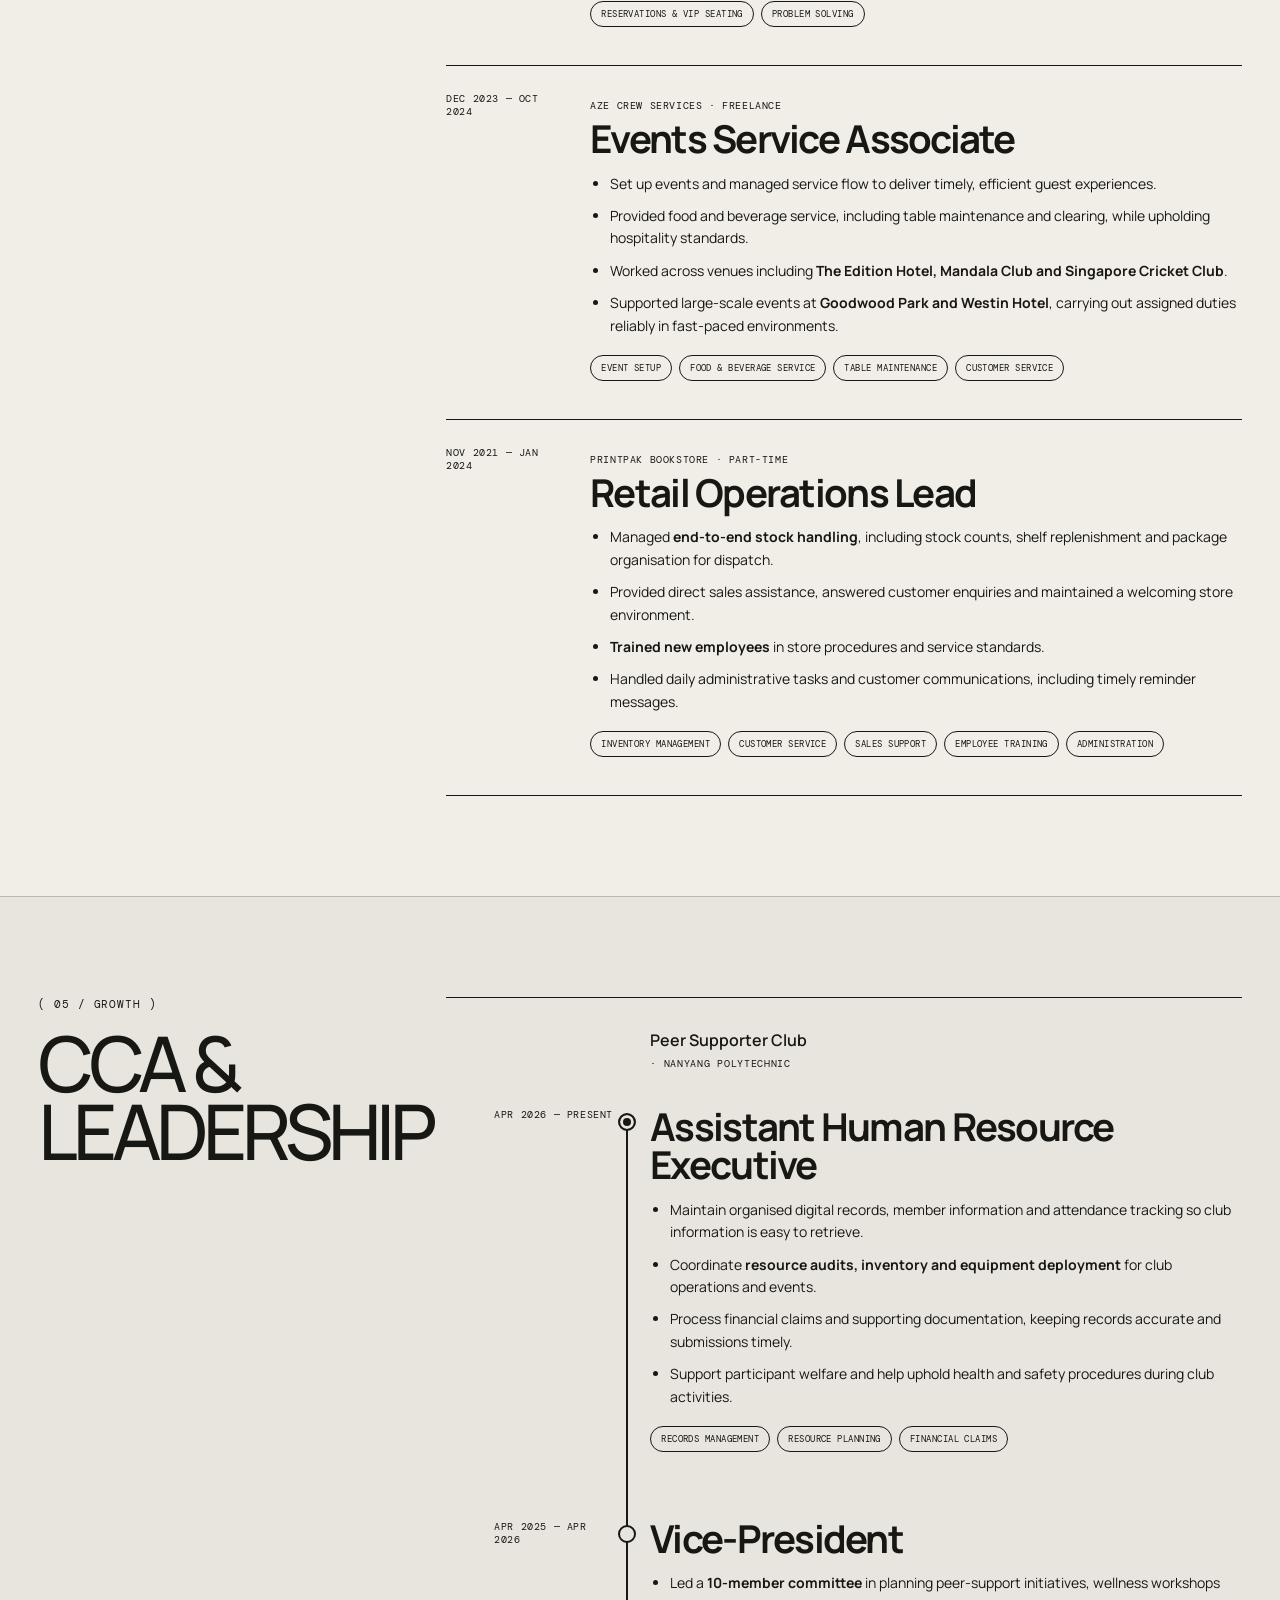
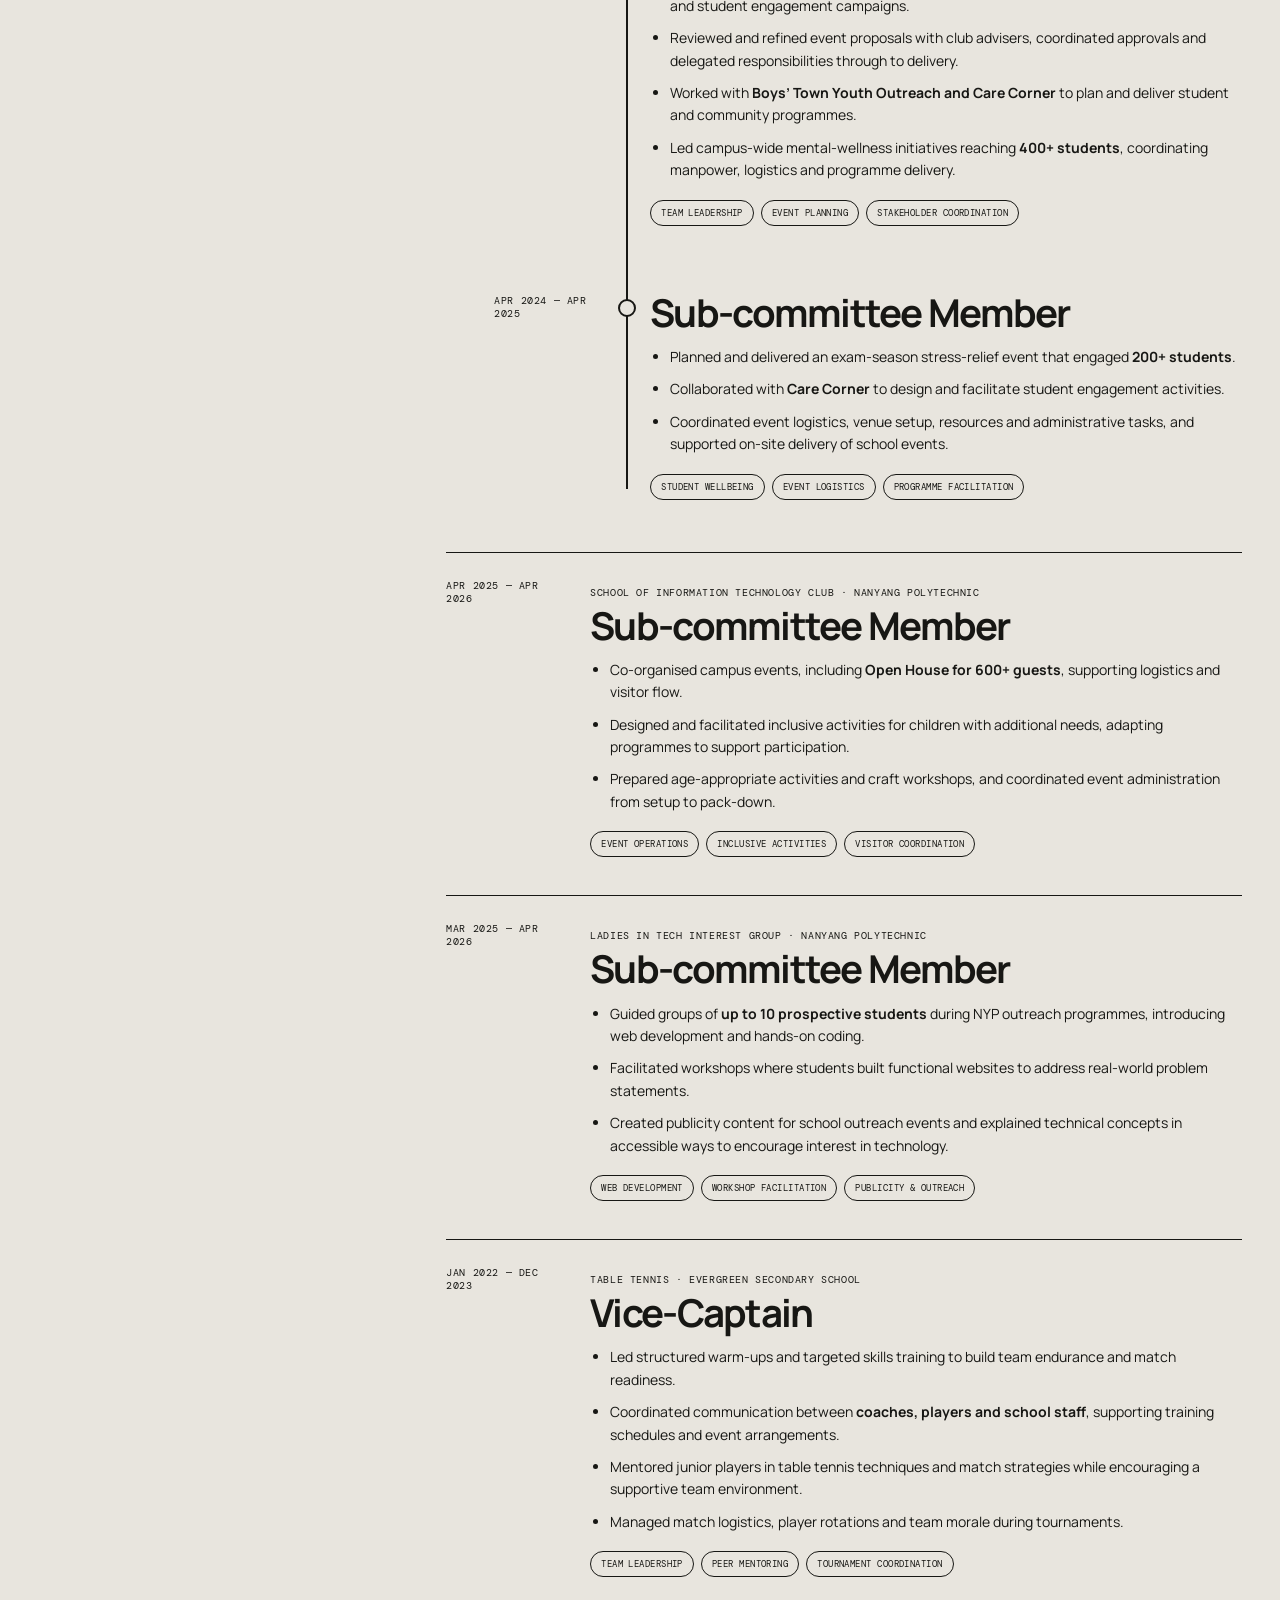
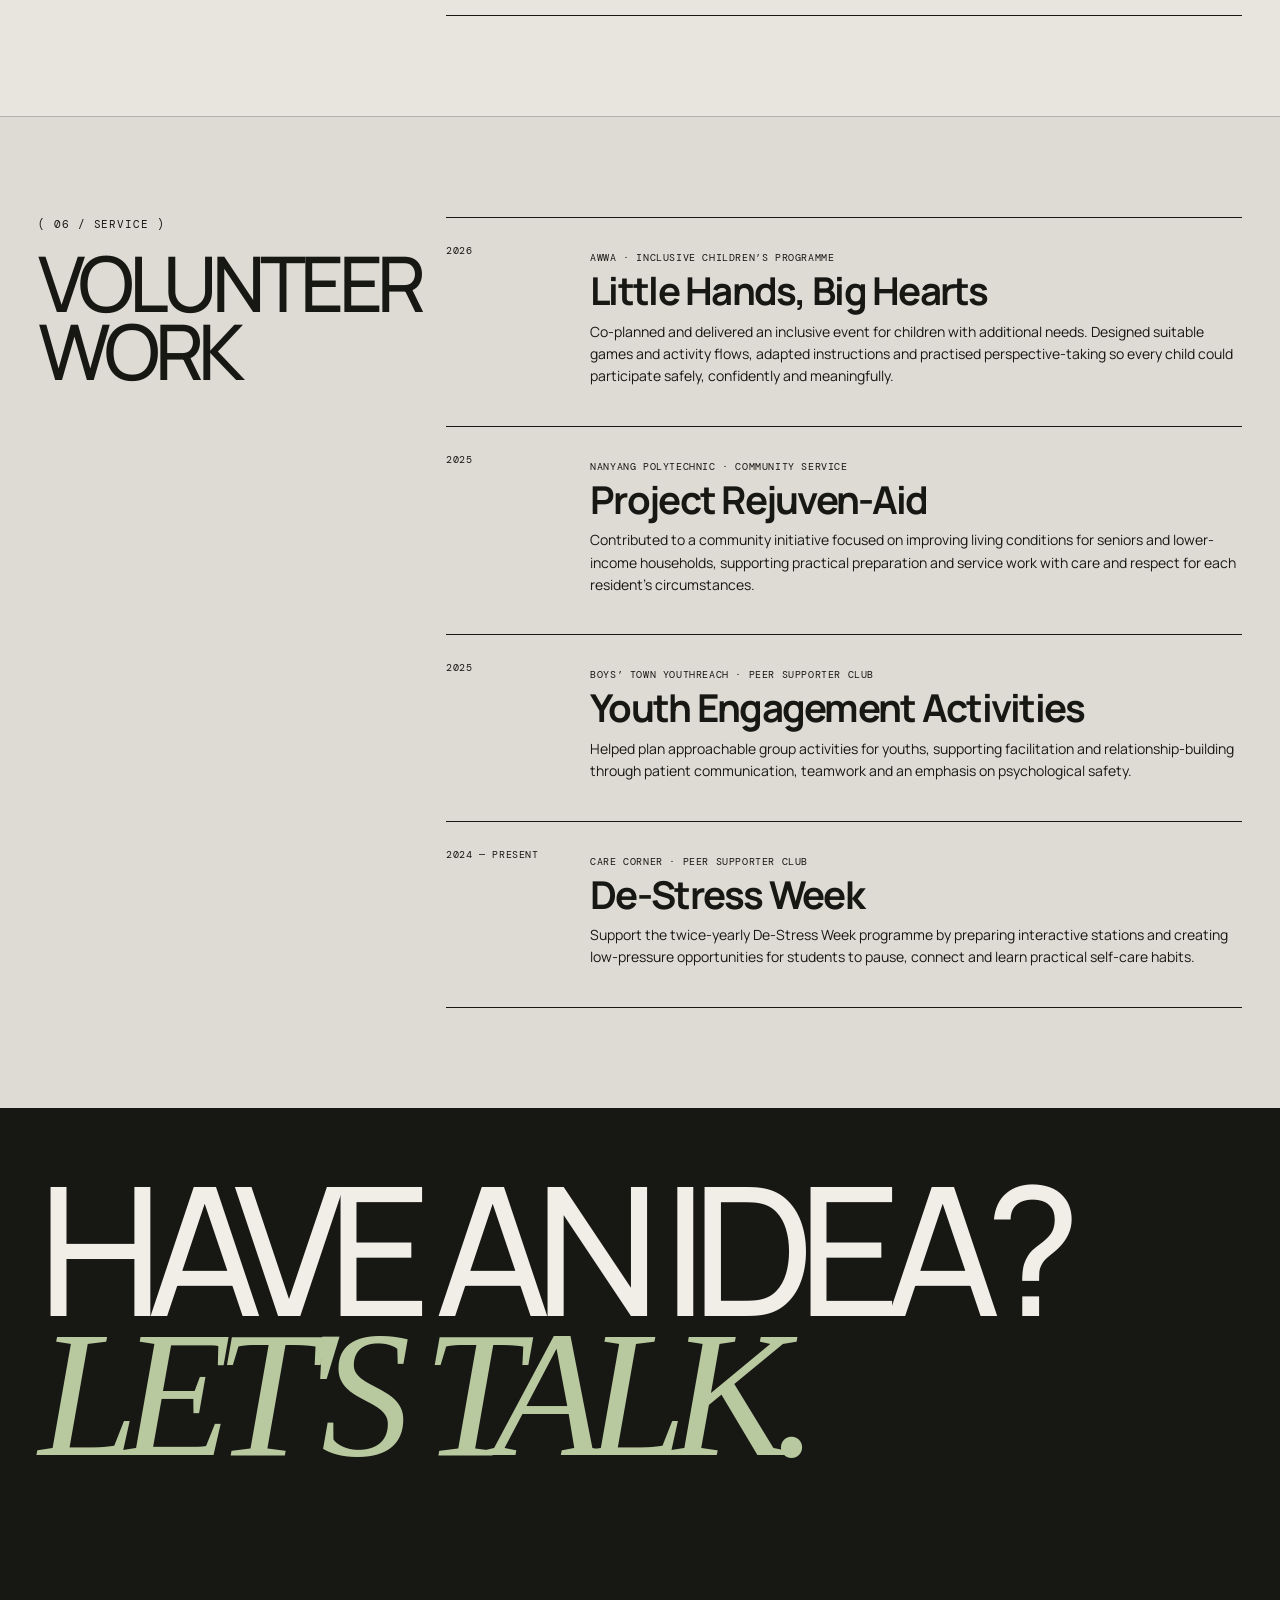
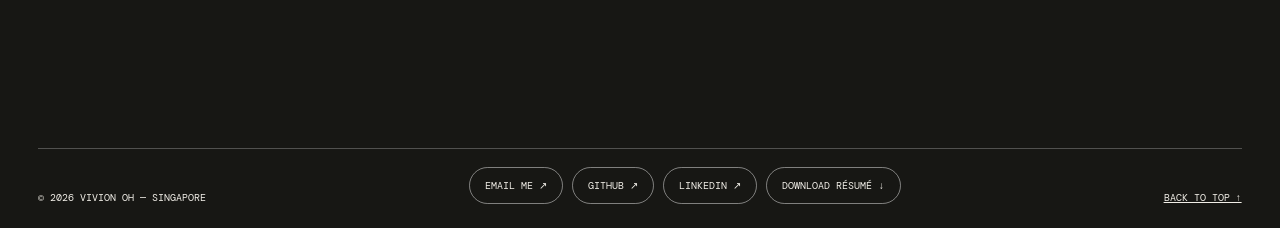
==== commit fda3b467: "Expand CCA contributions and group peer supporter leadership roles" ====
--- a/experience.html
+++ b/experience.html
@@ -234,7 +234,8 @@
     .entry, .entry.no-logo { display: grid; grid-template-columns: 120px 1fr; gap: 24px; padding: 26px 0 38px; border-bottom: 1px solid var(--ink); }
     .entry[id] { scroll-margin-top: 88px; }
     .entry-group { padding: 30px 0 18px; border-bottom: 1px solid var(--ink); }
-    .entry-group-title { margin: 0 0 14px 204px; font: 600 11px DM Mono, monospace; text-transform: uppercase; letter-spacing: .07em; }
+    .entry-group-title { margin: 0 0 14px 204px; font: 600 16px Manrope, sans-serif; line-height: 1.5; }
+    .entry-group-title span { display: block; font: 10px DM Mono, monospace; text-transform: uppercase; letter-spacing: .07em; margin-top: 5px; }
     .role-timeline { position: relative; }
     .role-timeline::before { content: ""; position: absolute; top: 32px; bottom: 45px; left: 180px; width: 2px; background: var(--ink); }
     .role-timeline .entry { position: relative; grid-template-columns: 120px 1fr; column-gap: 36px; border-bottom: 0; padding: 24px 0 34px 48px; }
@@ -469,11 +470,14 @@
       <div class="experience-grid">
         <h2 class="section-label" data-reveal>( 05 / Growth )<strong>CCA &<br>leadership</strong></h2>
         <div class="entries" data-reveal>
-          <article class="entry no-logo"><span class="entry-date">Apr 2026 — Present</span><div><span class="entry-kicker">Peer Supporter Club · Nanyang Polytechnic</span><h3>Assistant Human Resource Executive</h3><p>Support committee welfare, internal coordination and people-focused club operations while helping the executive committee keep programmes and member engagement running smoothly.</p></div></article>
-          <article class="entry no-logo"><span class="entry-date">2025 — Apr 2026</span><div><span class="entry-kicker">Peer Supporter Club · Nanyang Polytechnic</span><h3>Vice-President</h3><p>Led the planning and execution of peer-support initiatives, workshops and student engagement events. Reviewed project proposals with club advisers, coordinated external outreach, and facilitated campus-wide mental-wellness programmes reaching more than 400 students through collaborations including Boys’ Town Youth Outreach and Care Corner.</p></div></article>
-          <article class="entry no-logo"><span class="entry-date">Apr 2025 — Apr 2026</span><div><span class="entry-kicker">School of Information Technology Club · Nanyang Polytechnic</span><h3>Sub-committee Member</h3><p>Supported and facilitated school activities while helping plan and execute campus-wide student engagement events with the wider committee.</p></div></article>
-          <article class="entry no-logo"><span class="entry-date">Mar 2025 — Apr 2026</span><div><span class="entry-kicker">Ladies in Tech Interest Group · Nanyang Polytechnic</span><h3>Sub-committee Member</h3><p>Supported community and secondary-school outreach events and created publicity content that encouraged student participation and interest in technology.</p></div></article>
-          <article class="entry no-logo"><span class="entry-date">Jan 2022 — Dec 2023</span><div><span class="entry-kicker">Table Tennis · Evergreen Secondary School</span><h3>Vice-Captain</h3><p>Led team warm-ups, supported training sessions, helped organise activities and coordinated communication between teammates and coaches.</p></div></article>
+          <div class="entry-group"><h3 class="entry-group-title">Peer Supporter Club <span>&middot; Nanyang Polytechnic</span></h3><div class="role-timeline">
+          <article class="entry no-logo"><span class="entry-date">Apr 2026 &mdash; Present</span><div><h3>Assistant Human Resource Executive</h3><ul class="entry-bullets"><li>Maintain organised digital records, member information and attendance tracking so club information is easy to retrieve.</li><li>Coordinate <strong>resource audits, inventory and equipment deployment</strong> for club operations and events.</li><li>Process financial claims and supporting documentation, keeping records accurate and submissions timely.</li><li>Support participant welfare and help uphold health and safety procedures during club activities.</li></ul><div class="entry-skills"><span>Records Management</span><span>Resource Planning</span><span>Financial Claims</span></div></div></article>
+          <article class="entry no-logo"><span class="entry-date">Apr 2025 &mdash; Apr 2026</span><div><h3>Vice-President</h3><ul class="entry-bullets"><li>Led a <strong>10-member committee</strong> in planning peer-support initiatives, wellness workshops and student engagement campaigns.</li><li>Reviewed and refined event proposals with club advisers, coordinated approvals and delegated responsibilities through to delivery.</li><li>Worked with <strong>Boys&rsquo; Town Youth Outreach and Care Corner</strong> to plan and deliver student and community programmes.</li><li>Led campus-wide mental-wellness initiatives reaching <strong>400+ students</strong>, coordinating manpower, logistics and programme delivery.</li></ul><div class="entry-skills"><span>Team Leadership</span><span>Event Planning</span><span>Stakeholder Coordination</span></div></div></article>
+          <article class="entry no-logo"><span class="entry-date">Apr 2024 &mdash; Apr 2025</span><div><h3>Sub-committee Member</h3><ul class="entry-bullets"><li>Planned and delivered an exam-season stress-relief event that engaged <strong>200+ students</strong>.</li><li>Collaborated with <strong>Care Corner</strong> to design and facilitate student engagement activities.</li><li>Coordinated event logistics, venue setup, resources and administrative tasks, and supported on-site delivery of school events.</li></ul><div class="entry-skills"><span>Student Wellbeing</span><span>Event Logistics</span><span>Programme Facilitation</span></div></div></article>
+          </div></div>
+          <article class="entry no-logo"><span class="entry-date">Apr 2025 &mdash; Apr 2026</span><div><span class="entry-kicker">School of Information Technology Club &middot; Nanyang Polytechnic</span><h3>Sub-committee Member</h3><ul class="entry-bullets"><li>Co-organised campus events, including <strong>Open House for 600+ guests</strong>, supporting logistics and visitor flow.</li><li>Designed and facilitated inclusive activities for children with additional needs, adapting programmes to support participation.</li><li>Prepared age-appropriate activities and craft workshops, and coordinated event administration from setup to pack-down.</li></ul><div class="entry-skills"><span>Event Operations</span><span>Inclusive Activities</span><span>Visitor Coordination</span></div></div></article>
+          <article class="entry no-logo"><span class="entry-date">Mar 2025 &mdash; Apr 2026</span><div><span class="entry-kicker">Ladies in Tech Interest Group &middot; Nanyang Polytechnic</span><h3>Sub-committee Member</h3><ul class="entry-bullets"><li>Guided groups of <strong>up to 10 prospective students</strong> during NYP outreach programmes, introducing web development and hands-on coding.</li><li>Facilitated workshops where students built functional websites to address real-world problem statements.</li><li>Created publicity content for school outreach events and explained technical concepts in accessible ways to encourage interest in technology.</li></ul><div class="entry-skills"><span>Web Development</span><span>Workshop Facilitation</span><span>Publicity &amp; Outreach</span></div></div></article>
+          <article class="entry no-logo"><span class="entry-date">Jan 2022 &mdash; Dec 2023</span><div><span class="entry-kicker">Table Tennis &middot; Evergreen Secondary School</span><h3>Vice-Captain</h3><ul class="entry-bullets"><li>Led structured warm-ups and targeted skills training to build team endurance and match readiness.</li><li>Coordinated communication between <strong>coaches, players and school staff</strong>, supporting training schedules and event arrangements.</li><li>Mentored junior players in table tennis techniques and match strategies while encouraging a supportive team environment.</li><li>Managed match logistics, player rotations and team morale during tournaments.</li></ul><div class="entry-skills"><span>Team Leadership</span><span>Peer Mentoring</span><span>Tournament Coordination</span></div></div></article>
         </div>
       </div>
     </section>
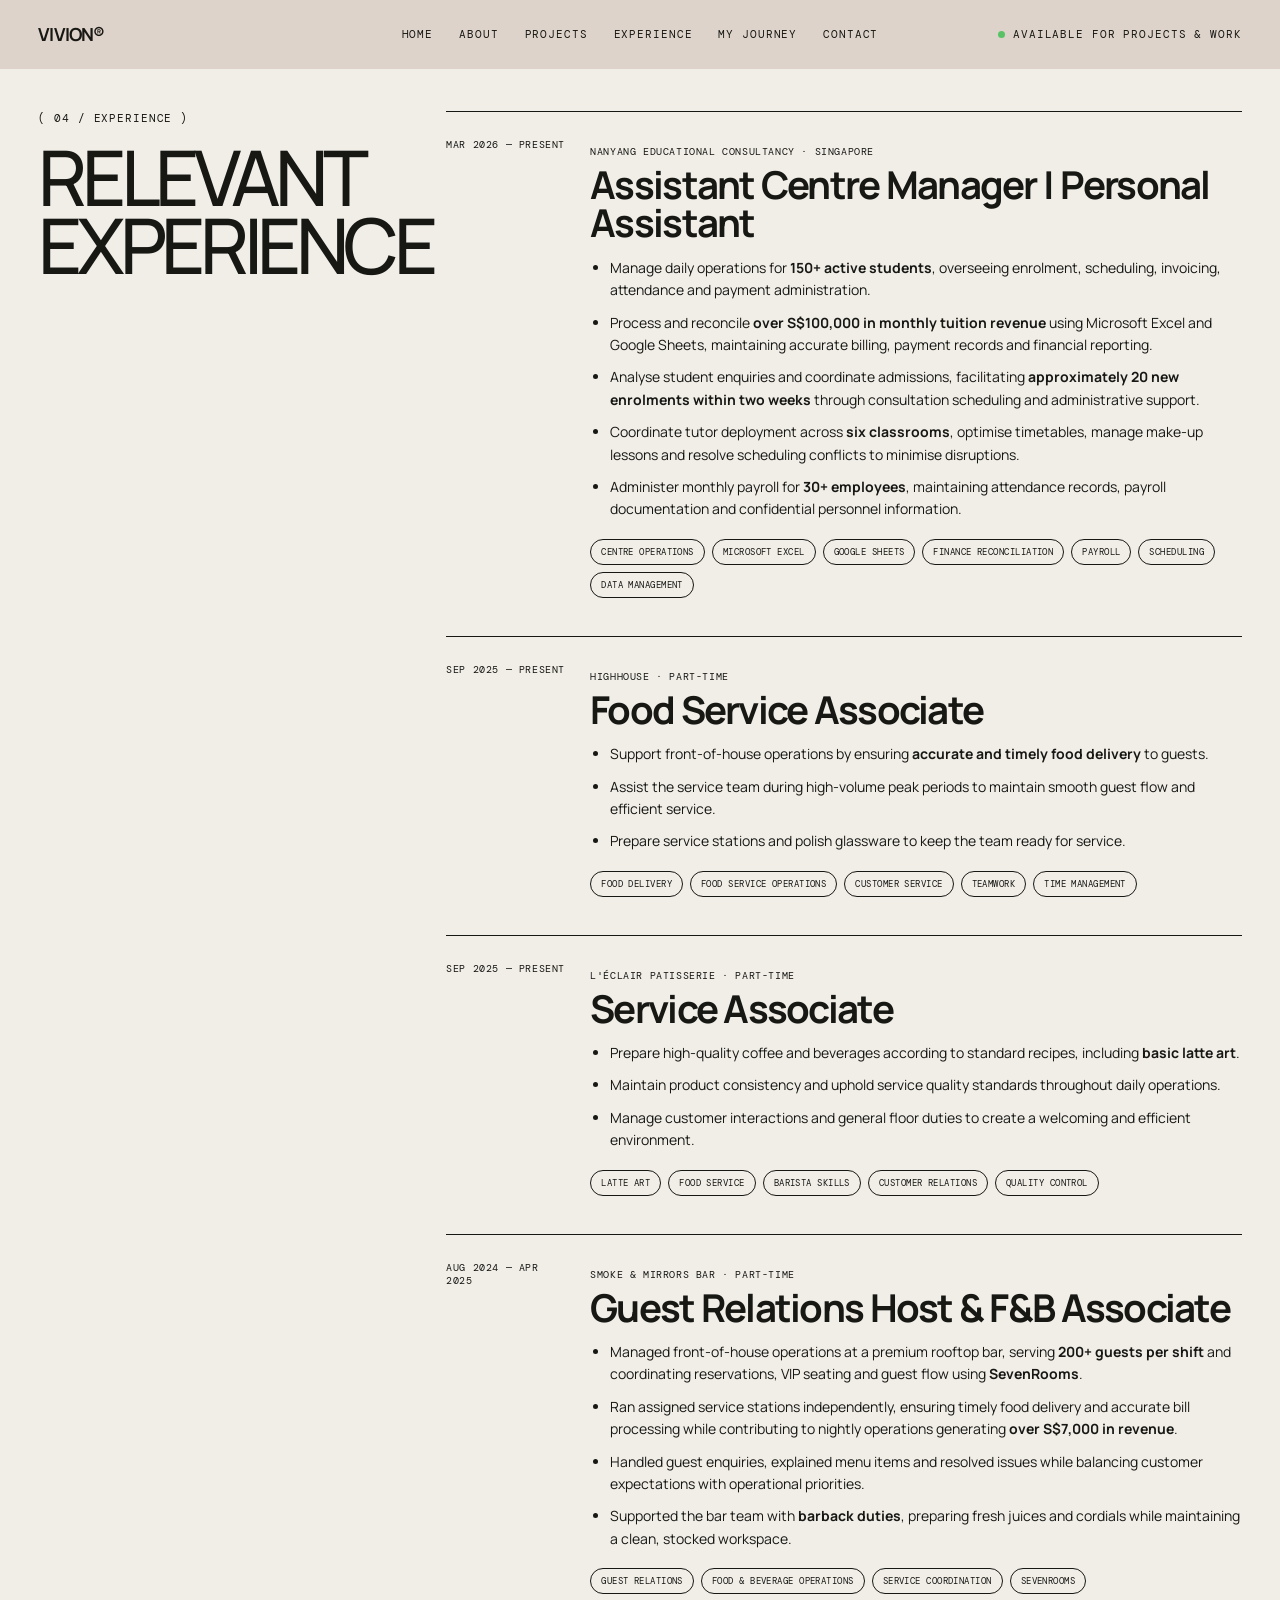
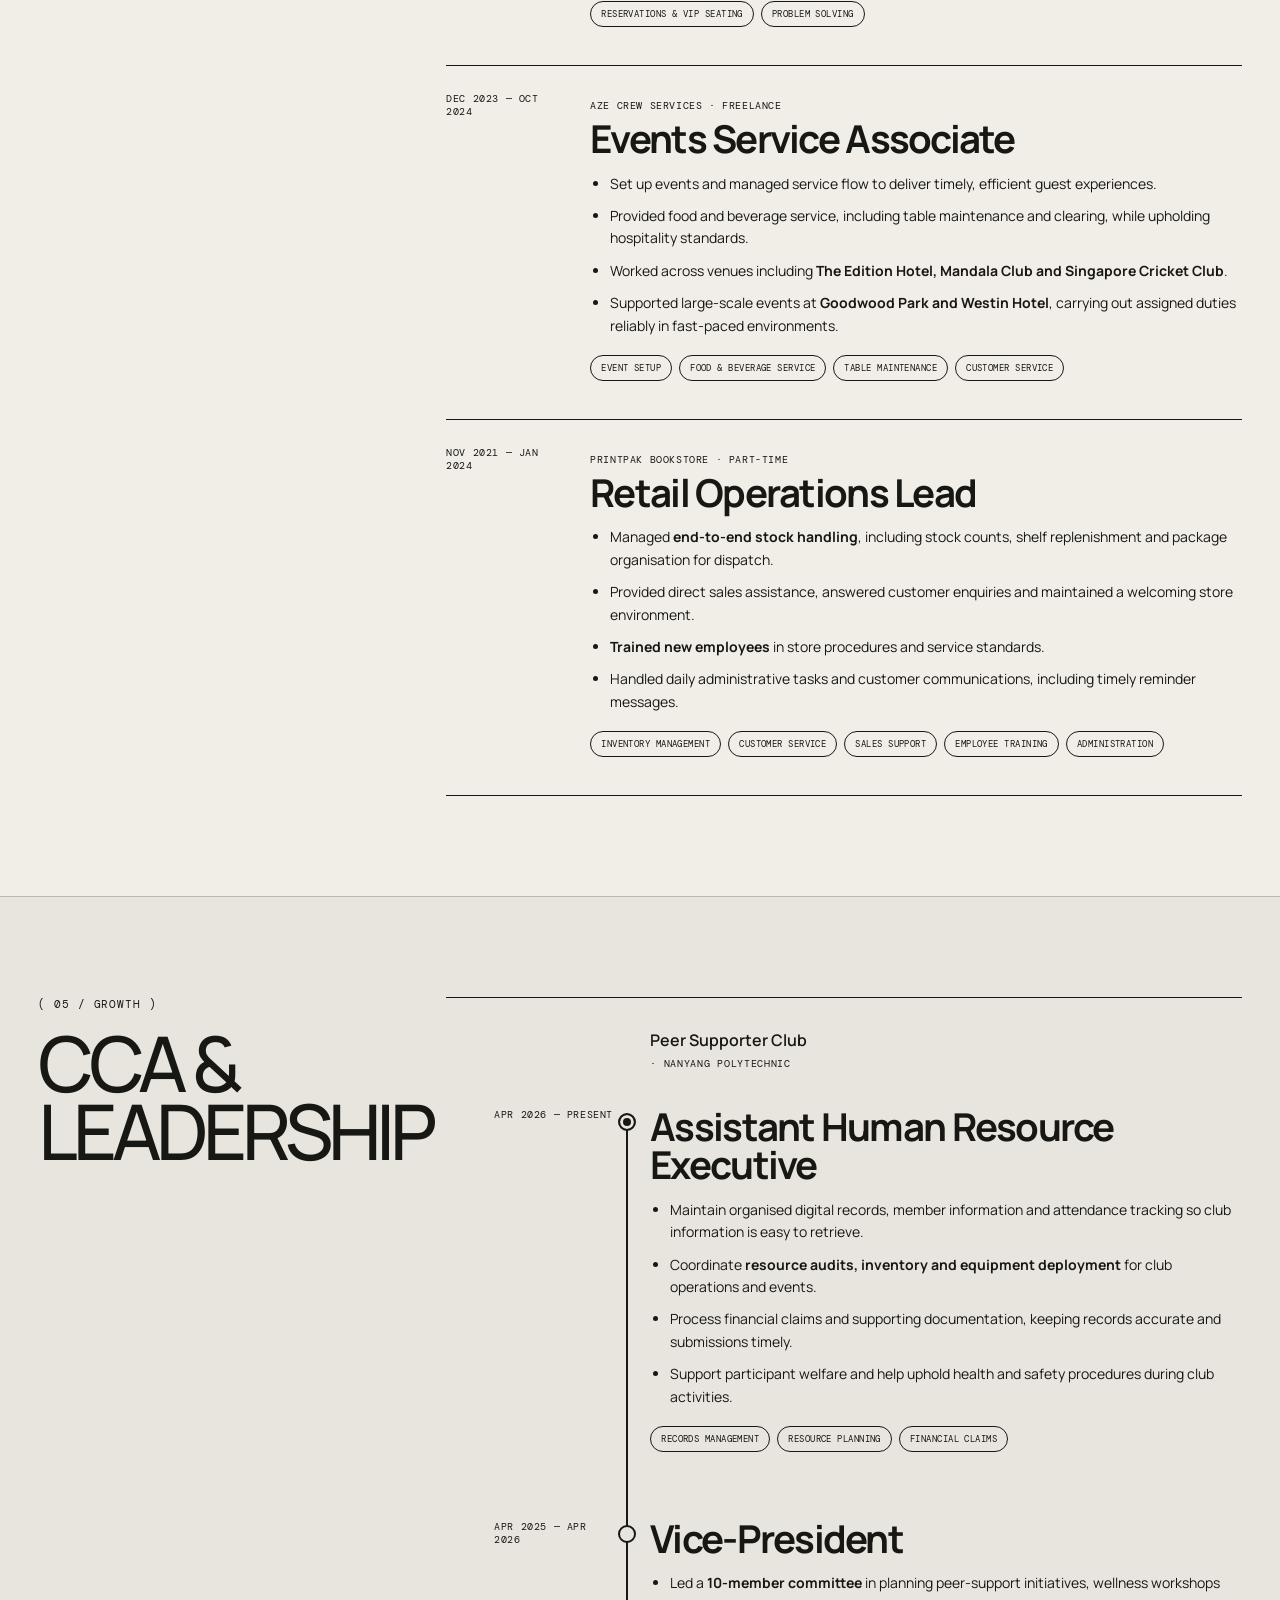
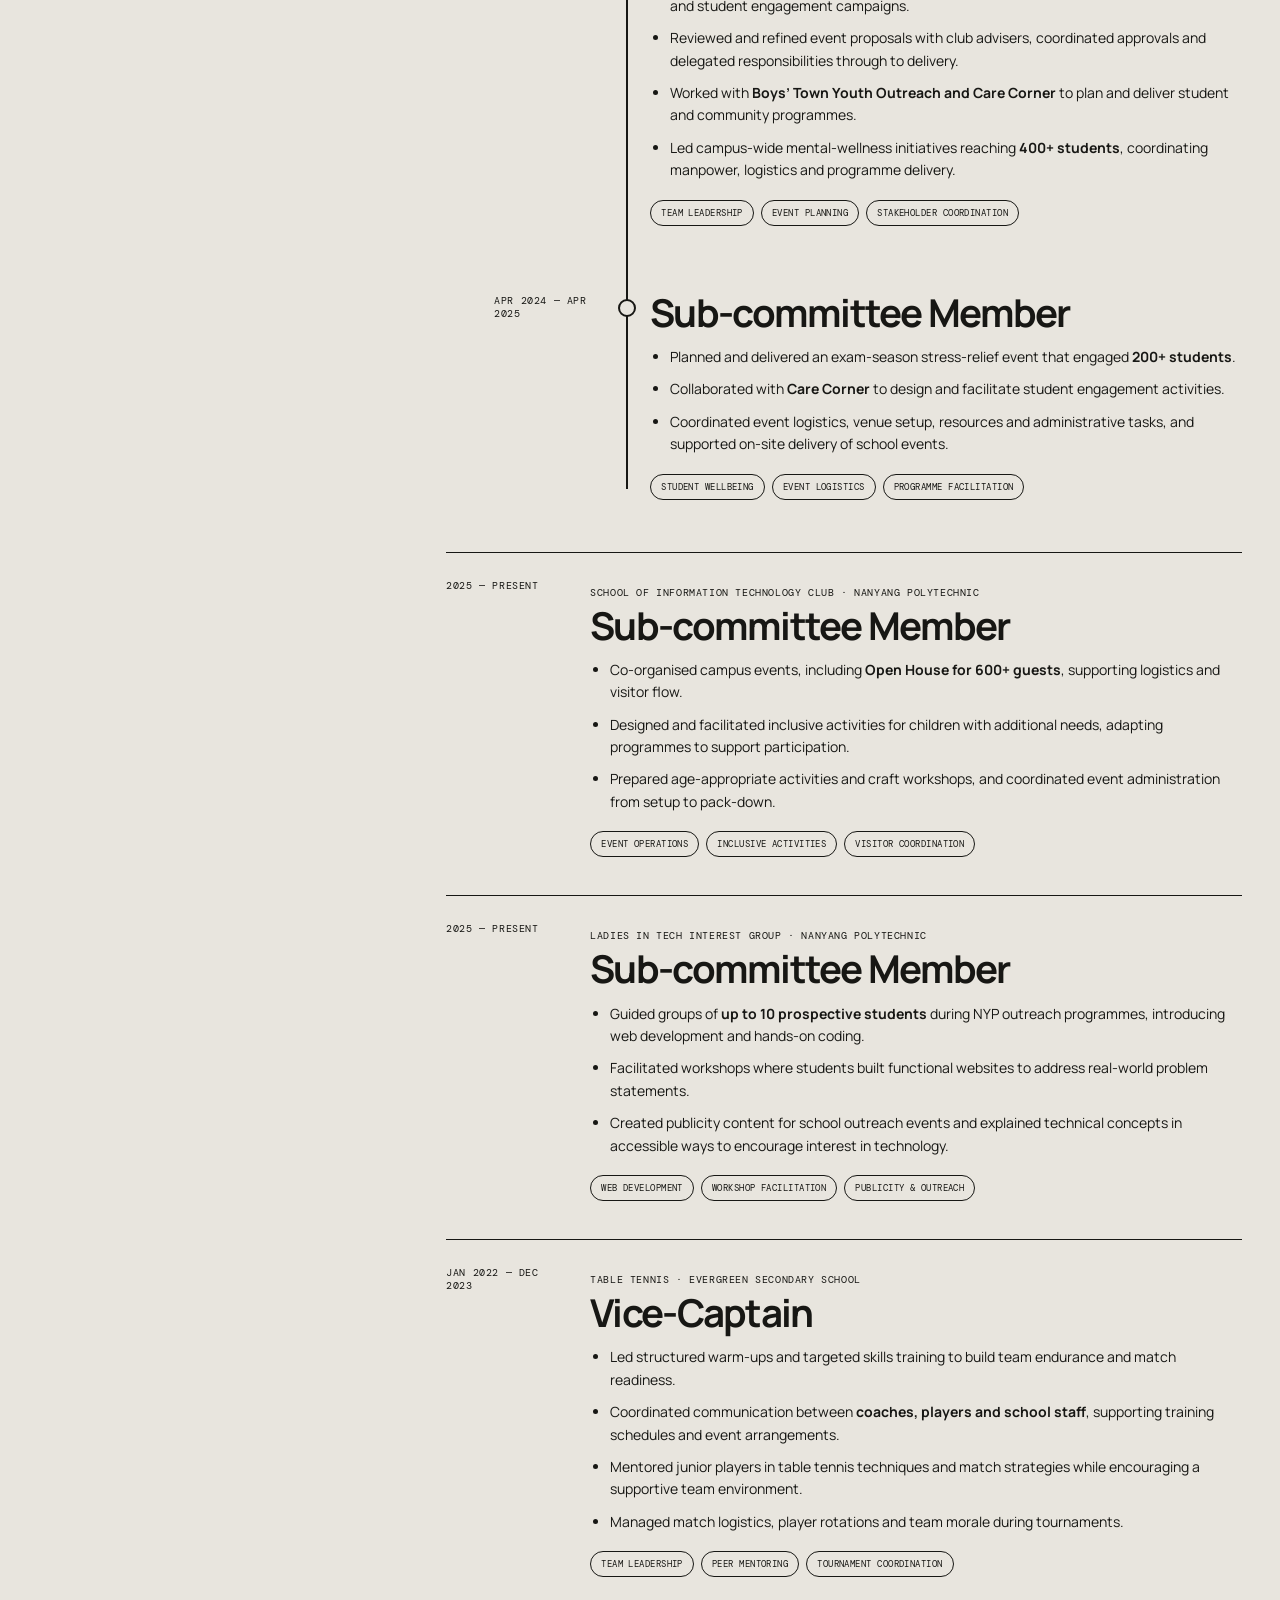
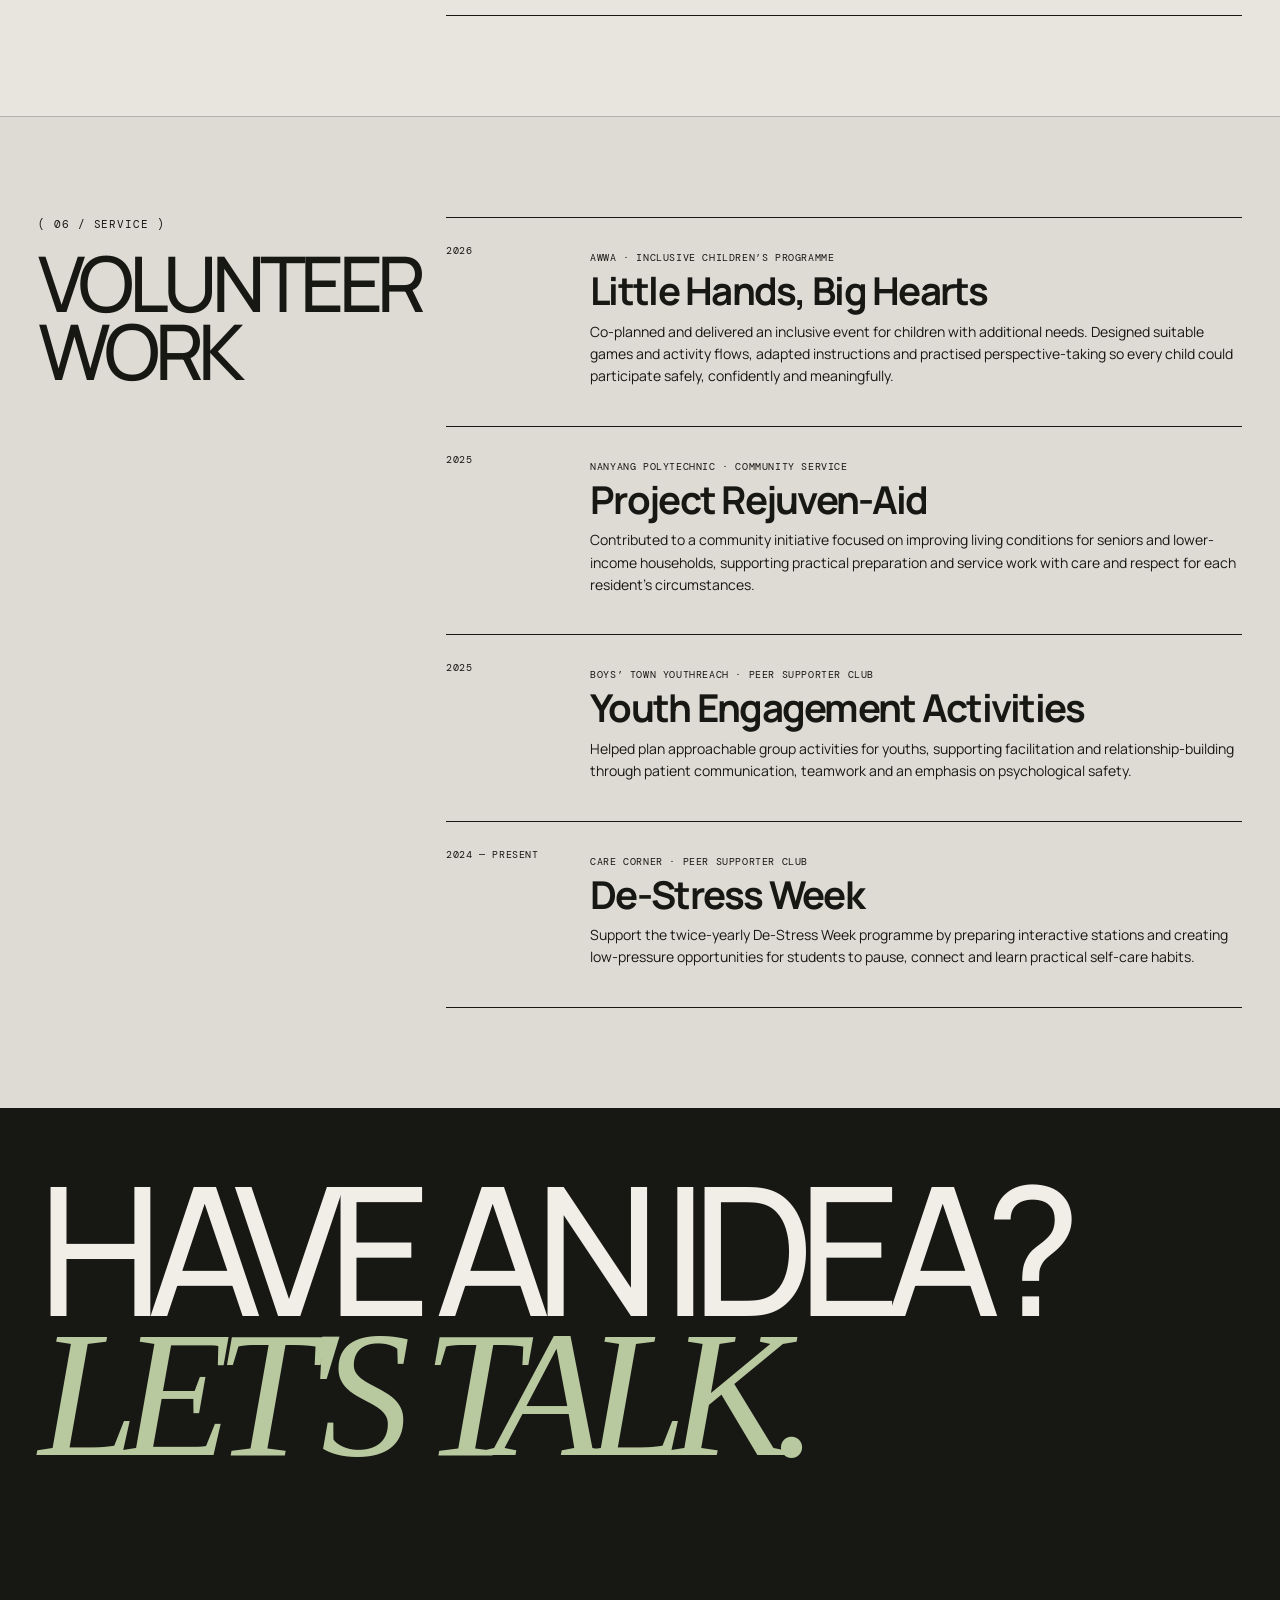
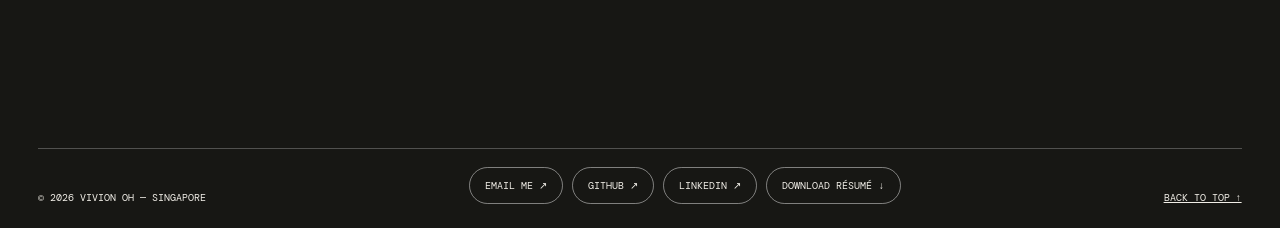
==== commit 9f1c708a: "Correct ongoing Ladies in Tech and SIT Club membership dates" ====
--- a/experience.html
+++ b/experience.html
@@ -475,8 +475,8 @@
           <article class="entry no-logo"><span class="entry-date">Apr 2025 &mdash; Apr 2026</span><div><h3>Vice-President</h3><ul class="entry-bullets"><li>Led a <strong>10-member committee</strong> in planning peer-support initiatives, wellness workshops and student engagement campaigns.</li><li>Reviewed and refined event proposals with club advisers, coordinated approvals and delegated responsibilities through to delivery.</li><li>Worked with <strong>Boys&rsquo; Town Youth Outreach and Care Corner</strong> to plan and deliver student and community programmes.</li><li>Led campus-wide mental-wellness initiatives reaching <strong>400+ students</strong>, coordinating manpower, logistics and programme delivery.</li></ul><div class="entry-skills"><span>Team Leadership</span><span>Event Planning</span><span>Stakeholder Coordination</span></div></div></article>
           <article class="entry no-logo"><span class="entry-date">Apr 2024 &mdash; Apr 2025</span><div><h3>Sub-committee Member</h3><ul class="entry-bullets"><li>Planned and delivered an exam-season stress-relief event that engaged <strong>200+ students</strong>.</li><li>Collaborated with <strong>Care Corner</strong> to design and facilitate student engagement activities.</li><li>Coordinated event logistics, venue setup, resources and administrative tasks, and supported on-site delivery of school events.</li></ul><div class="entry-skills"><span>Student Wellbeing</span><span>Event Logistics</span><span>Programme Facilitation</span></div></div></article>
           </div></div>
-          <article class="entry no-logo"><span class="entry-date">Apr 2025 &mdash; Apr 2026</span><div><span class="entry-kicker">School of Information Technology Club &middot; Nanyang Polytechnic</span><h3>Sub-committee Member</h3><ul class="entry-bullets"><li>Co-organised campus events, including <strong>Open House for 600+ guests</strong>, supporting logistics and visitor flow.</li><li>Designed and facilitated inclusive activities for children with additional needs, adapting programmes to support participation.</li><li>Prepared age-appropriate activities and craft workshops, and coordinated event administration from setup to pack-down.</li></ul><div class="entry-skills"><span>Event Operations</span><span>Inclusive Activities</span><span>Visitor Coordination</span></div></div></article>
-          <article class="entry no-logo"><span class="entry-date">Mar 2025 &mdash; Apr 2026</span><div><span class="entry-kicker">Ladies in Tech Interest Group &middot; Nanyang Polytechnic</span><h3>Sub-committee Member</h3><ul class="entry-bullets"><li>Guided groups of <strong>up to 10 prospective students</strong> during NYP outreach programmes, introducing web development and hands-on coding.</li><li>Facilitated workshops where students built functional websites to address real-world problem statements.</li><li>Created publicity content for school outreach events and explained technical concepts in accessible ways to encourage interest in technology.</li></ul><div class="entry-skills"><span>Web Development</span><span>Workshop Facilitation</span><span>Publicity &amp; Outreach</span></div></div></article>
+          <article class="entry no-logo"><span class="entry-date">2025 &mdash; Present</span><div><span class="entry-kicker">School of Information Technology Club &middot; Nanyang Polytechnic</span><h3>Sub-committee Member</h3><ul class="entry-bullets"><li>Co-organised campus events, including <strong>Open House for 600+ guests</strong>, supporting logistics and visitor flow.</li><li>Designed and facilitated inclusive activities for children with additional needs, adapting programmes to support participation.</li><li>Prepared age-appropriate activities and craft workshops, and coordinated event administration from setup to pack-down.</li></ul><div class="entry-skills"><span>Event Operations</span><span>Inclusive Activities</span><span>Visitor Coordination</span></div></div></article>
+          <article class="entry no-logo"><span class="entry-date">2025 &mdash; Present</span><div><span class="entry-kicker">Ladies in Tech Interest Group &middot; Nanyang Polytechnic</span><h3>Sub-committee Member</h3><ul class="entry-bullets"><li>Guided groups of <strong>up to 10 prospective students</strong> during NYP outreach programmes, introducing web development and hands-on coding.</li><li>Facilitated workshops where students built functional websites to address real-world problem statements.</li><li>Created publicity content for school outreach events and explained technical concepts in accessible ways to encourage interest in technology.</li></ul><div class="entry-skills"><span>Web Development</span><span>Workshop Facilitation</span><span>Publicity &amp; Outreach</span></div></div></article>
           <article class="entry no-logo"><span class="entry-date">Jan 2022 &mdash; Dec 2023</span><div><span class="entry-kicker">Table Tennis &middot; Evergreen Secondary School</span><h3>Vice-Captain</h3><ul class="entry-bullets"><li>Led structured warm-ups and targeted skills training to build team endurance and match readiness.</li><li>Coordinated communication between <strong>coaches, players and school staff</strong>, supporting training schedules and event arrangements.</li><li>Mentored junior players in table tennis techniques and match strategies while encouraging a supportive team environment.</li><li>Managed match logistics, player rotations and team morale during tournaments.</li></ul><div class="entry-skills"><span>Team Leadership</span><span>Peer Mentoring</span><span>Tournament Coordination</span></div></div></article>
         </div>
       </div>
